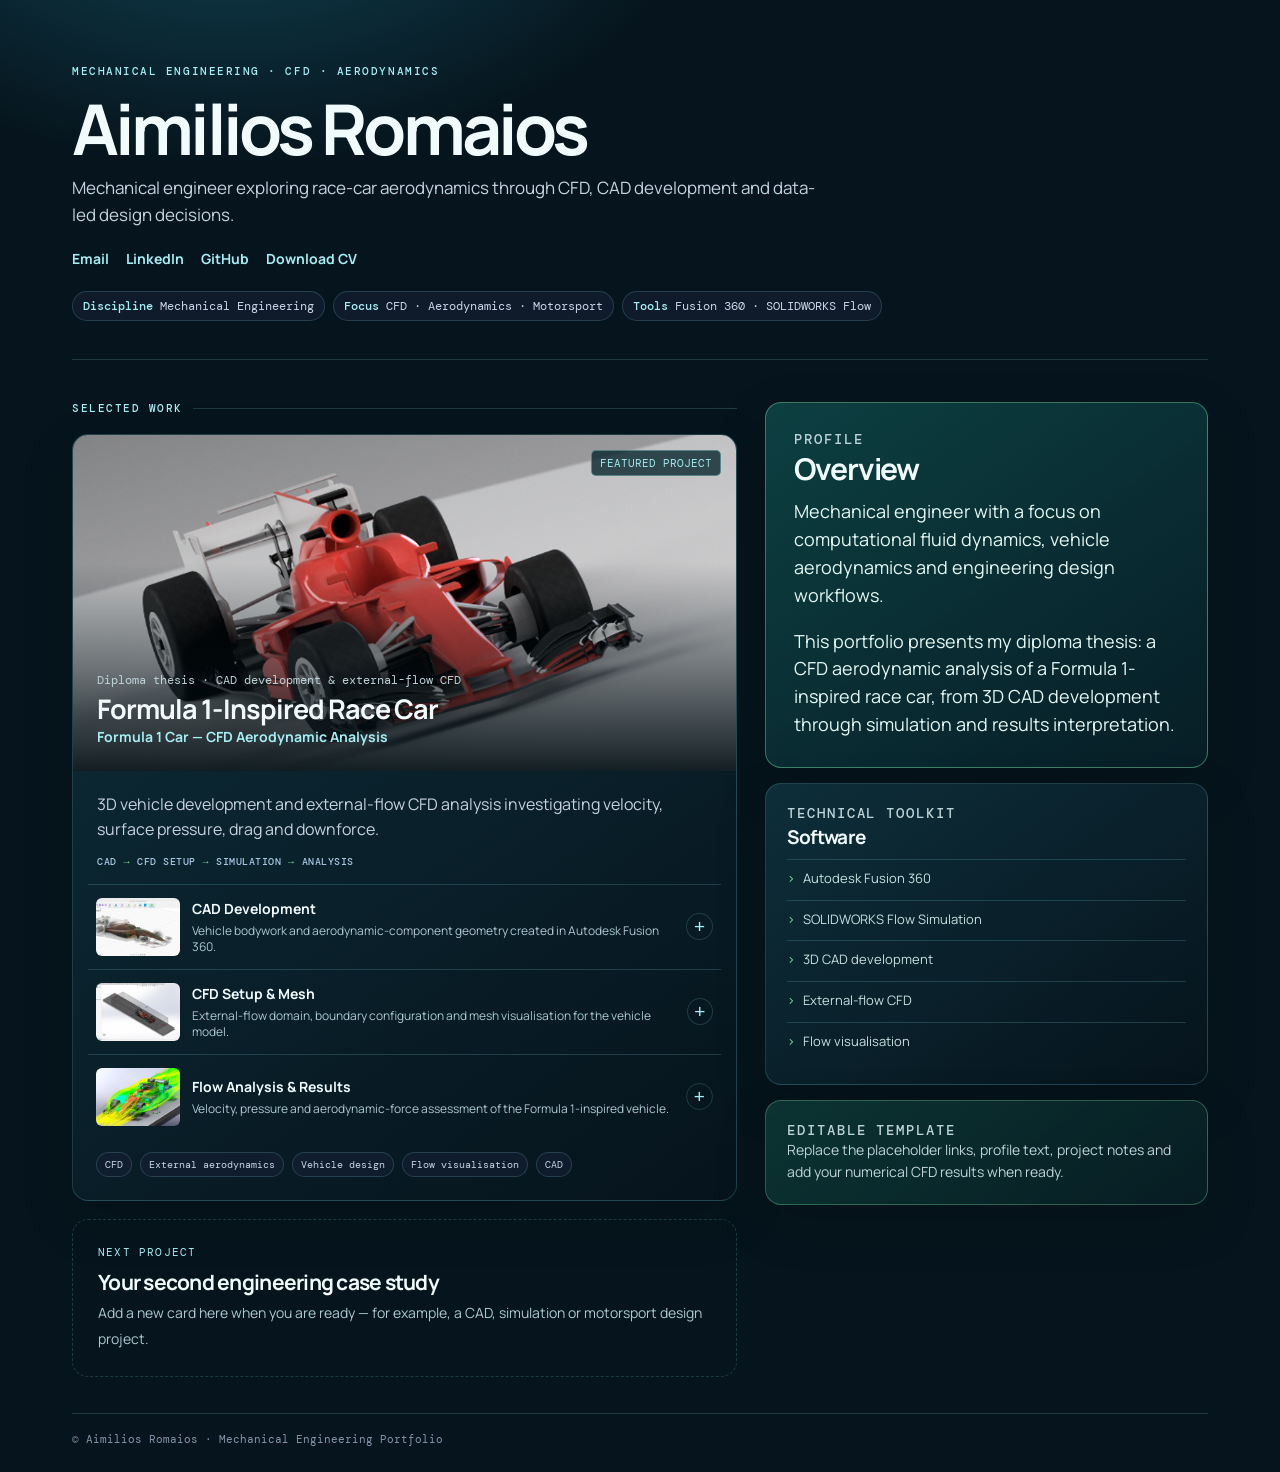
==== index.html @ c26e1b42 "Update index.html" ====
<!doctype html>
<html lang="en">
  <head>
    <meta charset="UTF-8" />
    <meta name="viewport" content="width=device-width, initial-scale=1.0" />
    <meta name="description" content="Aimilios Romaios — Mechanical Engineering, CFD and Aerodynamics portfolio." />
    <title>Aimilios Romaios | CFD & Aerodynamics</title>
    <link rel="preconnect" href="https://fonts.googleapis.com" />
    <link rel="preconnect" href="https://fonts.gstatic.com" crossorigin />
    <link href="https://fonts.googleapis.com/css2?family=DM+Mono:wght@400;500&family=Manrope:wght@400;500;600;700;800&display=swap" rel="stylesheet" />
    <link rel="stylesheet" href="styles.css" />
  </head>
  <body>
    <main class="page-shell">
      <header class="hero" id="top">
        <p class="eyebrow">MECHANICAL ENGINEERING · CFD · AERODYNAMICS</p>
        <h1>Aimilios Romaios</h1>
        <!-- Replace this sentence with your own final personal statement. -->
        <p class="intro">Mechanical engineer exploring race-car aerodynamics through CFD, CAD development and data-led design decisions.</p>
        <div class="contact-links">
          <!-- Replace # with your real links. -->
          <a href="mailto:your-email@example.com">Email</a>
          <a href="#">LinkedIn</a>
          <a href="https://github.com/aimiliosromaios" target="_blank" rel="noreferrer">GitHub</a>
          <a href="#">Download CV</a>
        </div>
        <div class="identity-tags" aria-label="Profile summary">
          <span><b>Discipline</b> Mechanical Engineering</span>
          <span><b>Focus</b> CFD · Aerodynamics · Motorsport</span>
          <span><b>Tools</b> Fusion 360 · SOLIDWORKS Flow</span>
        </div>
      </header>

      <div class="content-grid">
        <section aria-labelledby="projects-title">
          <div class="section-label"><span>Selected work</span><i></i></div>
          <article class="project-card">
            <div class="project-hero">
              <img src="assets/f1-hero.png" alt="Formula 1-inspired race car CAD render" />
              <span class="project-badge">Featured project</span>
              <div class="image-shade"></div>
              <div class="project-title">
                <p>Diploma thesis · CAD development & external-flow CFD</p>
                <h2 id="projects-title">Formula 1-Inspired Race Car</h2>
                <span>Formula 1 Car — CFD Aerodynamic Analysis</span>
              </div>
            </div>

            <div class="project-summary">
              <p>3D vehicle development and external-flow CFD analysis investigating velocity, surface pressure, drag and downforce.</p>
              <div class="workflow" aria-label="Engineering workflow">
                <span>CAD</span><i>→</i><span>CFD setup</span><i>→</i><span>Simulation</span><i>→</i><span>Analysis</span>
              </div>
            </div>

            <div class="accordions">
              <details>
                <summary>
                  <img src="assets/fusion-cad.png" alt="Formula 1-inspired car model in Fusion 360" />
                  <span><b>CAD Development</b><small>Vehicle bodywork and aerodynamic-component geometry created in Autodesk Fusion 360.</small></span>
                </summary>
                <div class="detail-content two-column">
                  <p>A 3D Formula 1-inspired vehicle model was developed as the geometric foundation for the aerodynamic study. The model includes the principal bodywork and aerodynamic components used in the simulation.</p>
                  <ul><li>3D vehicle-geometry development</li><li>Bodywork and aerodynamic components</li><li>Simulation-ready CAD preparation</li></ul>
                </div>
              </details>

              <details>
                <summary>
                  <img src="assets/cfd-domain.png" alt="External-flow CFD computational domain" />
                  <span><b>CFD Setup & Mesh</b><small>External-flow domain, boundary configuration and mesh visualisation for the vehicle model.</small></span>
                </summary>
                <div class="detail-content setup-grid">
                  <figure><img src="assets/cfd-domain.png" alt="Computational domain around vehicle" /><figcaption>External-flow computational domain</figcaption></figure>
                  <figure><img src="assets/mesh.png" alt="Mesh refinement around vehicle" /><figcaption>Mesh visualisation</figcaption></figure>
                  <p>Use this area later to add your actual boundary conditions, mesh strategy, turbulence model, convergence approach and any validation information.</p>
                </div>
              </details>

              <details>
                <summary>
                  <img src="assets/flow-streamlines.png" alt="Airflow streamlines around the vehicle" />
                  <span><b>Flow Analysis & Results</b><small>Velocity, pressure and aerodynamic-force assessment of the Formula 1-inspired vehicle.</small></span>
                </summary>
                <div class="detail-content results-grid">
                  <figure><img src="assets/flow-streamlines.png" alt="Flow streamlines around Formula 1-inspired vehicle" /><figcaption>Flow-field streamlines</figcaption></figure>
                  <figure><img src="assets/surface-results.png" alt="Surface result visualisation of Formula 1-inspired vehicle" /><figcaption>Surface-result visualisation</figcaption></figure>
                  <p>The analysis examines airflow behaviour around the vehicle and links geometry to velocity distribution, surface pressure, drag and downforce generation. Replace this with your specific findings once you have them written.</p>
                </div>
              </details>
            </div>
            <div class="project-tags"><span>CFD</span><span>External aerodynamics</span><span>Vehicle design</span><span>Flow visualisation</span><span>CAD</span></div>
          </article>

          <article class="coming-card">
            <p>Next project</p>
            <h2>Your second engineering case study</h2>
            <span>Add a new card here when you are ready — for example, a CAD, simulation or motorsport design project.</span>
          </article>
        </section>

        <aside class="sidebar">
          <section class="side-card profile-card">
            <p class="mini-label">Profile</p>
            <h2>Overview</h2>
            <p>Mechanical engineer with a focus on computational fluid dynamics, vehicle aerodynamics and engineering design workflows.</p>
            <p class="profile-detail">This portfolio presents my diploma thesis: a CFD aerodynamic analysis of a Formula 1-inspired race car, from 3D CAD development through simulation and results interpretation.</p>
          </section>
          <section class="side-card">
            <p class="mini-label">Technical toolkit</p>
            <h2>Software</h2>
            <ul class="skills"><li>Autodesk Fusion 360</li><li>SOLIDWORKS Flow Simulation</li><li>3D CAD development</li><li>External-flow CFD</li><li>Flow visualisation</li></ul>
          </section>
          <section class="side-card edit-note">
            <p class="mini-label">Editable template</p>
            <p>Replace the placeholder links, profile text, project notes and add your numerical CFD results when ready.</p>
          </section>
        </aside>
      </div>
      <footer>© <span id="year"></span> Aimilios Romaios · Mechanical Engineering Portfolio</footer>
    </main>
    <script src="script.js"></script>
  </body>
</html>
---- styles.css ----
:root { --bg:#06151d; --surface:#0b222c; --surface-2:#10313b; --line:rgba(139,225,235,.18); --text:#f1fbfc; --muted:#acc8d0; --blue:#67d5eb; --blue-soft:#a5edf4; --accent:#80e6a5; }
* { box-sizing:border-box; } html { scroll-behavior:smooth; } body { margin:0; background:radial-gradient(800px 520px at 18% -10%,#124759 0%,transparent 60%),var(--bg); color:var(--text); font-family:Manrope,Arial,sans-serif; line-height:1.6; }
.page-shell { max-width:1220px; padding:58px 42px 26px; margin:auto; } .hero { border-bottom:1px solid var(--line); padding:7px 0 38px; } .eyebrow,.mini-label,.section-label,.workflow { color:var(--blue-soft); font:500 11px/1.2 "DM Mono",monospace; letter-spacing:.14em; text-transform:uppercase; }
h1,h2,p { margin-top:0; } h1 { max-width:680px; margin:15px 0 9px; font-size:clamp(42px,6.2vw,70px); line-height:1.02; letter-spacing:-.055em; } h2 { line-height:1.16; letter-spacing:-.035em; } .intro { max-width:760px; margin-bottom:20px; color:#c8d1df; font-size:17px; }
.contact-links { display:flex; flex-wrap:wrap; gap:17px; margin-bottom:21px; } a { color:var(--blue-soft); text-decoration:none; } a:hover { color:white; } .contact-links a { font-size:14px; font-weight:700; }
.identity-tags,.project-tags { display:flex; flex-wrap:wrap; gap:8px; } .identity-tags span,.project-tags span { border:1px solid var(--line); background:rgba(20,31,52,.65); border-radius:999px; padding:6px 10px; color:#cbd5e6; font:12px "DM Mono",monospace; } .identity-tags b { color:var(--blue-soft); font-weight:500; }
.content-grid { display:grid; grid-template-columns:minmax(0,1.62fr) minmax(300px,1.08fr); gap:28px; padding-top:42px; } .section-label { display:flex; align-items:center; gap:10px; margin:0 0 18px; } .section-label i { height:1px; flex:1; background:var(--line); }
.project-card,.side-card,.coming-card { overflow:hidden; border:1px solid var(--line); border-radius:16px; background:linear-gradient(145deg,rgba(14,48,59,.96),rgba(6,20,28,.96)); box-shadow:0 18px 50px rgba(0,0,0,.18); } .project-hero { position:relative; min-height:336px; overflow:hidden; } .project-hero>img { width:100%; height:336px; object-fit:cover; object-position:center; display:block; transform:scale(1.015); } .image-shade { position:absolute; inset:0; background:linear-gradient(0deg,rgba(3,15,21,.92),rgba(3,15,21,.02) 62%); } .project-badge { position:absolute; top:15px; right:15px; padding:5px 8px; border:1px solid rgba(165,237,244,.38); background:rgba(5,35,43,.78); border-radius:5px; color:var(--blue-soft); font:11px "DM Mono",monospace; text-transform:uppercase; } .project-title { position:absolute; bottom:21px; left:24px; right:24px; } .project-title p { margin-bottom:5px; color:#bdd2d7; font:12px "DM Mono",monospace; } .project-title h2 { margin:0; font-size:27px; } .project-title span { color:var(--blue-soft); font-size:14px; font-weight:700; }
.project-summary { padding:21px 24px 16px; } .project-summary p { margin-bottom:13px; color:#c7d1de; } .workflow { display:flex; gap:7px; flex-wrap:wrap; color:#a9c7e3; font-size:10px; letter-spacing:.05em; } .workflow i { color:var(--accent); font-style:normal; }
.accordions { padding:0 15px 8px; } details { border-top:1px solid var(--line); } summary { padding:13px 8px; display:flex; align-items:center; gap:12px; cursor:pointer; list-style:none; } summary::-webkit-details-marker { display:none; } summary::after { content:"+"; margin-left:auto; width:25px; height:25px; display:grid; place-items:center; color:var(--blue-soft); border:1px solid var(--line); border-radius:50%; font:19px/1 Arial; } details[open] summary::after { content:"−"; } summary>img { width:84px; height:58px; object-fit:cover; border-radius:6px; } summary span { display:grid; gap:2px; } summary b { font-size:14px; } summary small { color:var(--muted); font-size:12px; line-height:1.35; }
.detail-content { margin:0 8px 16px; color:#b9c4d5; font-size:14px; } .detail-content p { margin:0; } .two-column { display:grid; grid-template-columns:1.2fr .8fr; gap:22px; } ul { padding-left:18px; margin:0; } li { margin:3px 0; } .setup-grid,.results-grid { display:grid; grid-template-columns:1fr 1fr; gap:13px; } figure { margin:0; overflow:hidden; border:1px solid var(--line); border-radius:8px; background:#080c15; } figure img { width:100%; display:block; aspect-ratio:1.65; object-fit:cover; } figcaption { padding:7px 9px; color:#90a7c5; font:10px "DM Mono",monospace; } .setup-grid p,.results-grid p { grid-column:1/-1; }
.project-tags { padding:5px 23px 23px; } .project-tags span { font-size:10px; padding:5px 8px; } .sidebar { display:grid; align-content:start; gap:15px; } .side-card { padding:21px; } .side-card h2 { margin:4px 0 11px; font-size:19px; } .side-card p { color:#bdd3d8; font-size:14px; margin-bottom:0; } .profile-card { padding:28px; border-color:rgba(128,230,165,.42); background:linear-gradient(145deg,rgba(13,66,68,.94),rgba(7,30,38,.97)); } .profile-card h2 { font-size:30px; } .profile-card > p:not(.mini-label) { color:#e4f7f2; font-size:18px; line-height:1.55; } .profile-card .profile-detail { margin-top:18px; color:#b1d8d0; font-size:14px; } .skills { list-style:none; padding:0; color:#c6e0e0; font-size:13px; } .skills li { padding:8px 0; border-top:1px solid var(--line); } .skills li::before { content:"›"; margin-right:8px; color:var(--accent); } .edit-note { border-color:rgba(128,230,165,.30); background:linear-gradient(145deg,rgba(16,72,65,.62),rgba(7,29,35,.95)); }
.coming-card { margin-top:18px; padding:25px; border-style:dashed; background:transparent; box-shadow:none; } .coming-card p { color:var(--blue-soft); font:11px "DM Mono",monospace; text-transform:uppercase; letter-spacing:.11em; } .coming-card h2 { font-size:21px; margin-bottom:6px; } .coming-card span { color:var(--muted); font-size:14px; } footer { margin-top:36px; padding-top:18px; border-top:1px solid var(--line); color:#8694aa; font:11px "DM Mono",monospace; }
@media (max-width:830px) { .page-shell { padding:38px 18px 20px; } .content-grid { grid-template-columns:1fr; gap:24px; padding-top:31px; } .sidebar { grid-template-columns:repeat(2,1fr); } .edit-note { grid-column:1/-1; } } @media (max-width:540px) { h1 { font-size:44px; } .project-hero,.project-hero>img { min-height:285px; height:285px; } .project-title { left:17px; bottom:17px; } .project-title h2 { font-size:23px; } .project-summary { padding:18px 17px 14px; } .two-column,.setup-grid,.results-grid { grid-template-columns:1fr; } .sidebar { grid-template-columns:1fr; } .edit-note { grid-column:auto; } summary>img { width:68px; height:53px; } }
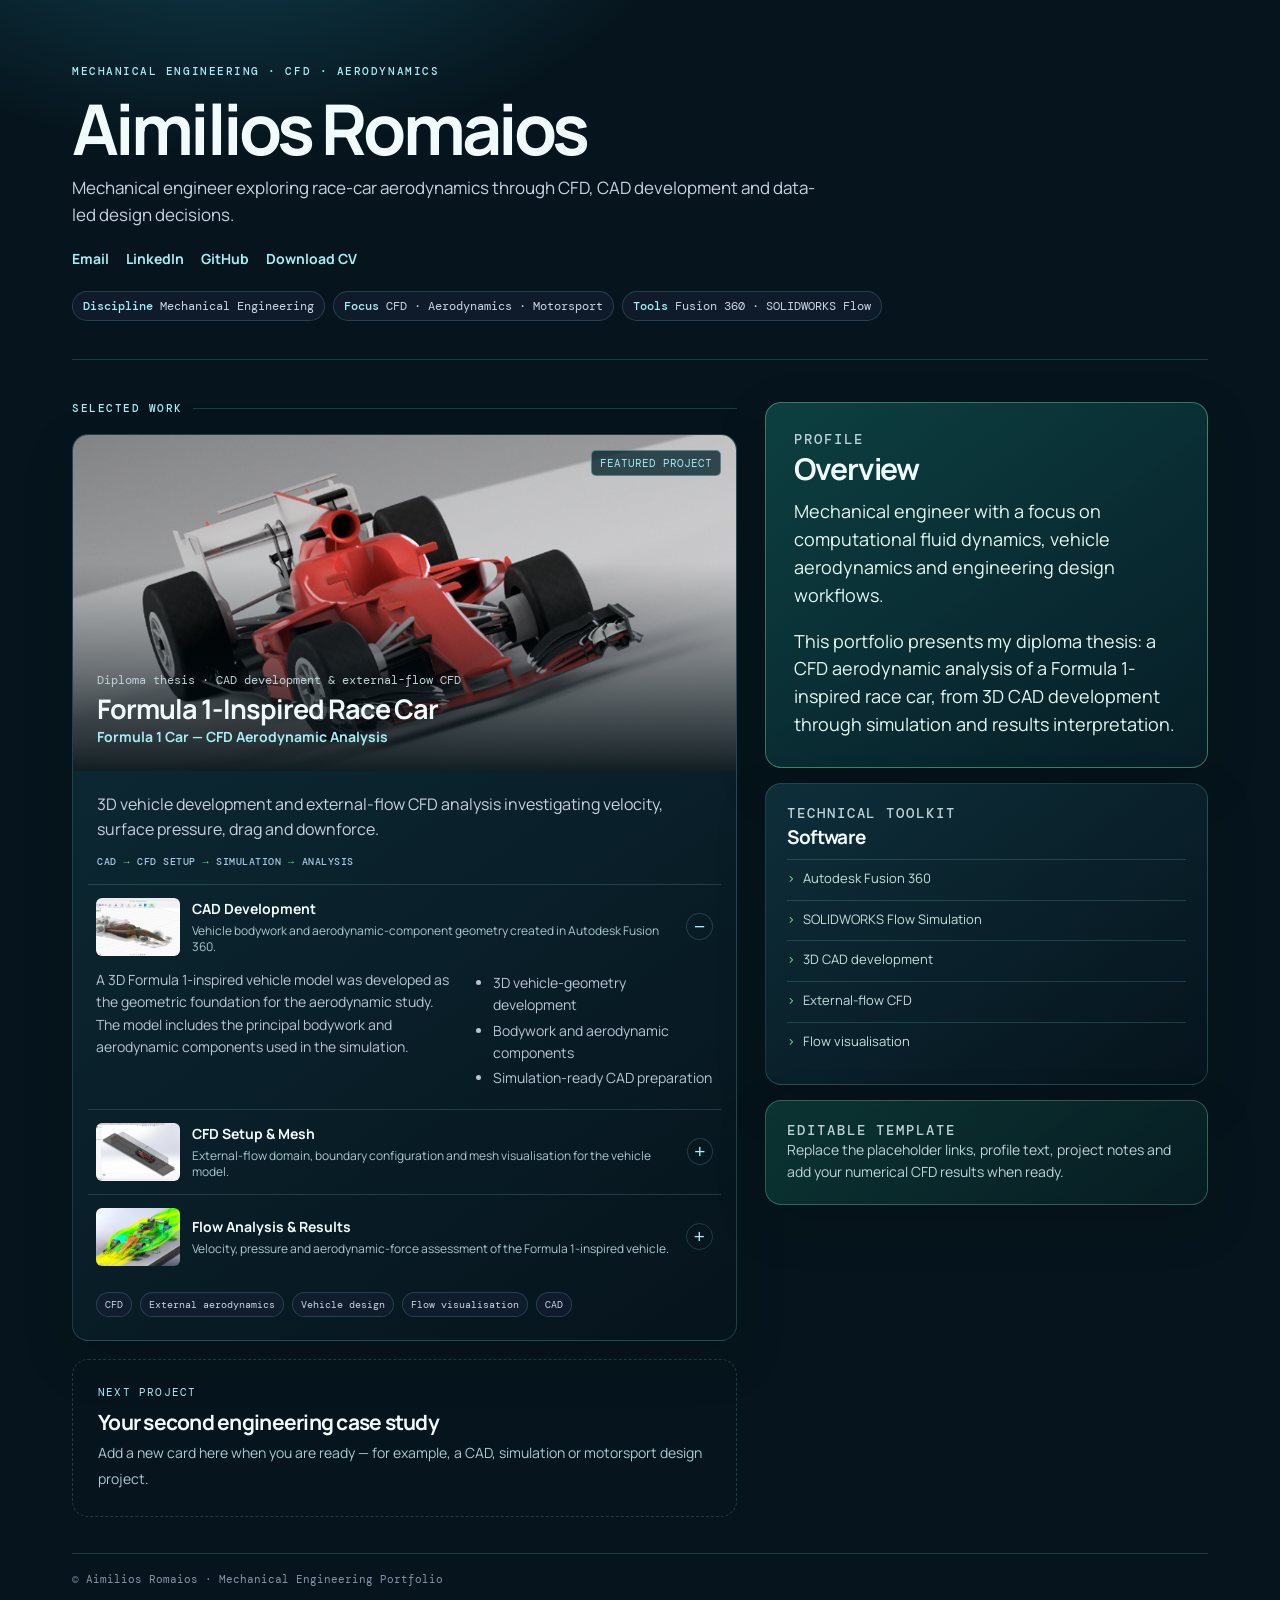
==== commit bc8f24a3: "Add files via upload" ====
--- a/index.html
+++ b/index.html
@@ -54,7 +54,7 @@
             </div>
 
             <div class="accordions">
-              <details>
+              <details open>
                 <summary>
                   <img src="assets/fusion-cad.png" alt="Formula 1-inspired car model in Fusion 360" />
                   <span><b>CAD Development</b><small>Vehicle bodywork and aerodynamic-component geometry created in Autodesk Fusion 360.</small></span>
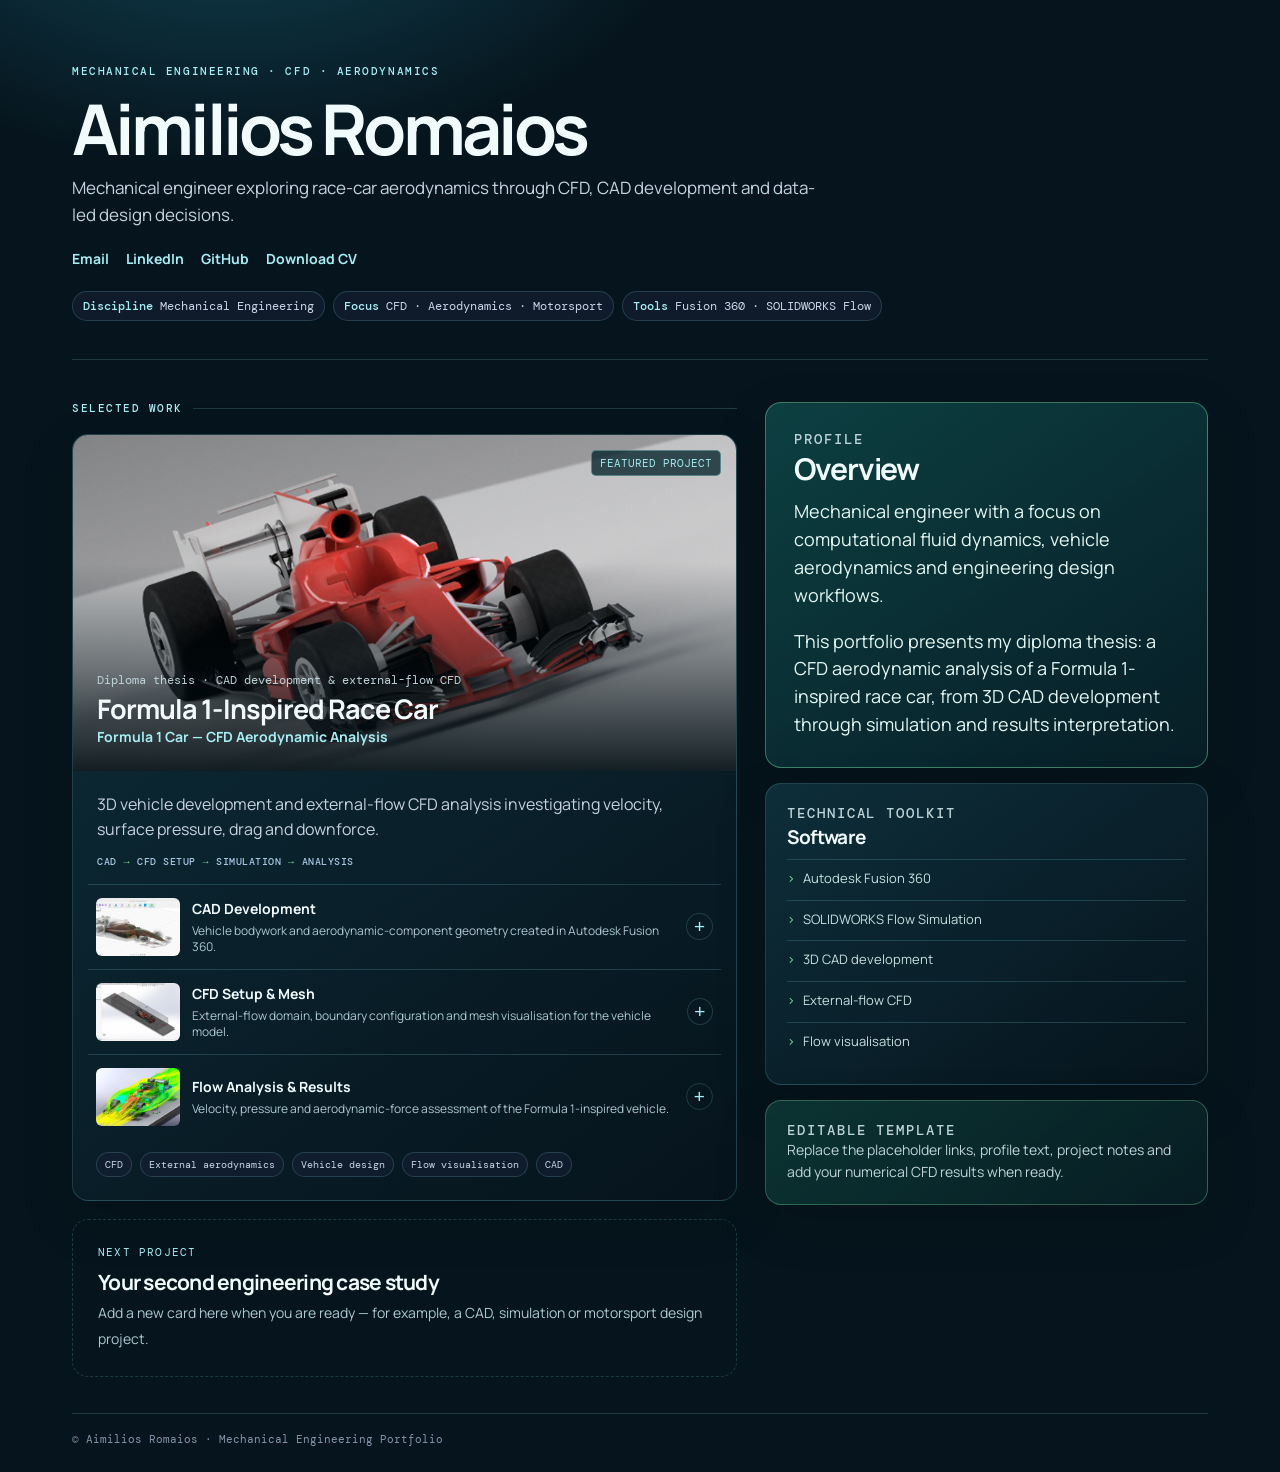
==== commit 5dd35c97: "Update index.html" ====
--- a/index.html
+++ b/index.html
@@ -54,7 +54,7 @@
             </div>
 
             <div class="accordions">
-              <details open>
+              <details>
                 <summary>
                   <img src="assets/fusion-cad.png" alt="Formula 1-inspired car model in Fusion 360" />
                   <span><b>CAD Development</b><small>Vehicle bodywork and aerodynamic-component geometry created in Autodesk Fusion 360.</small></span>
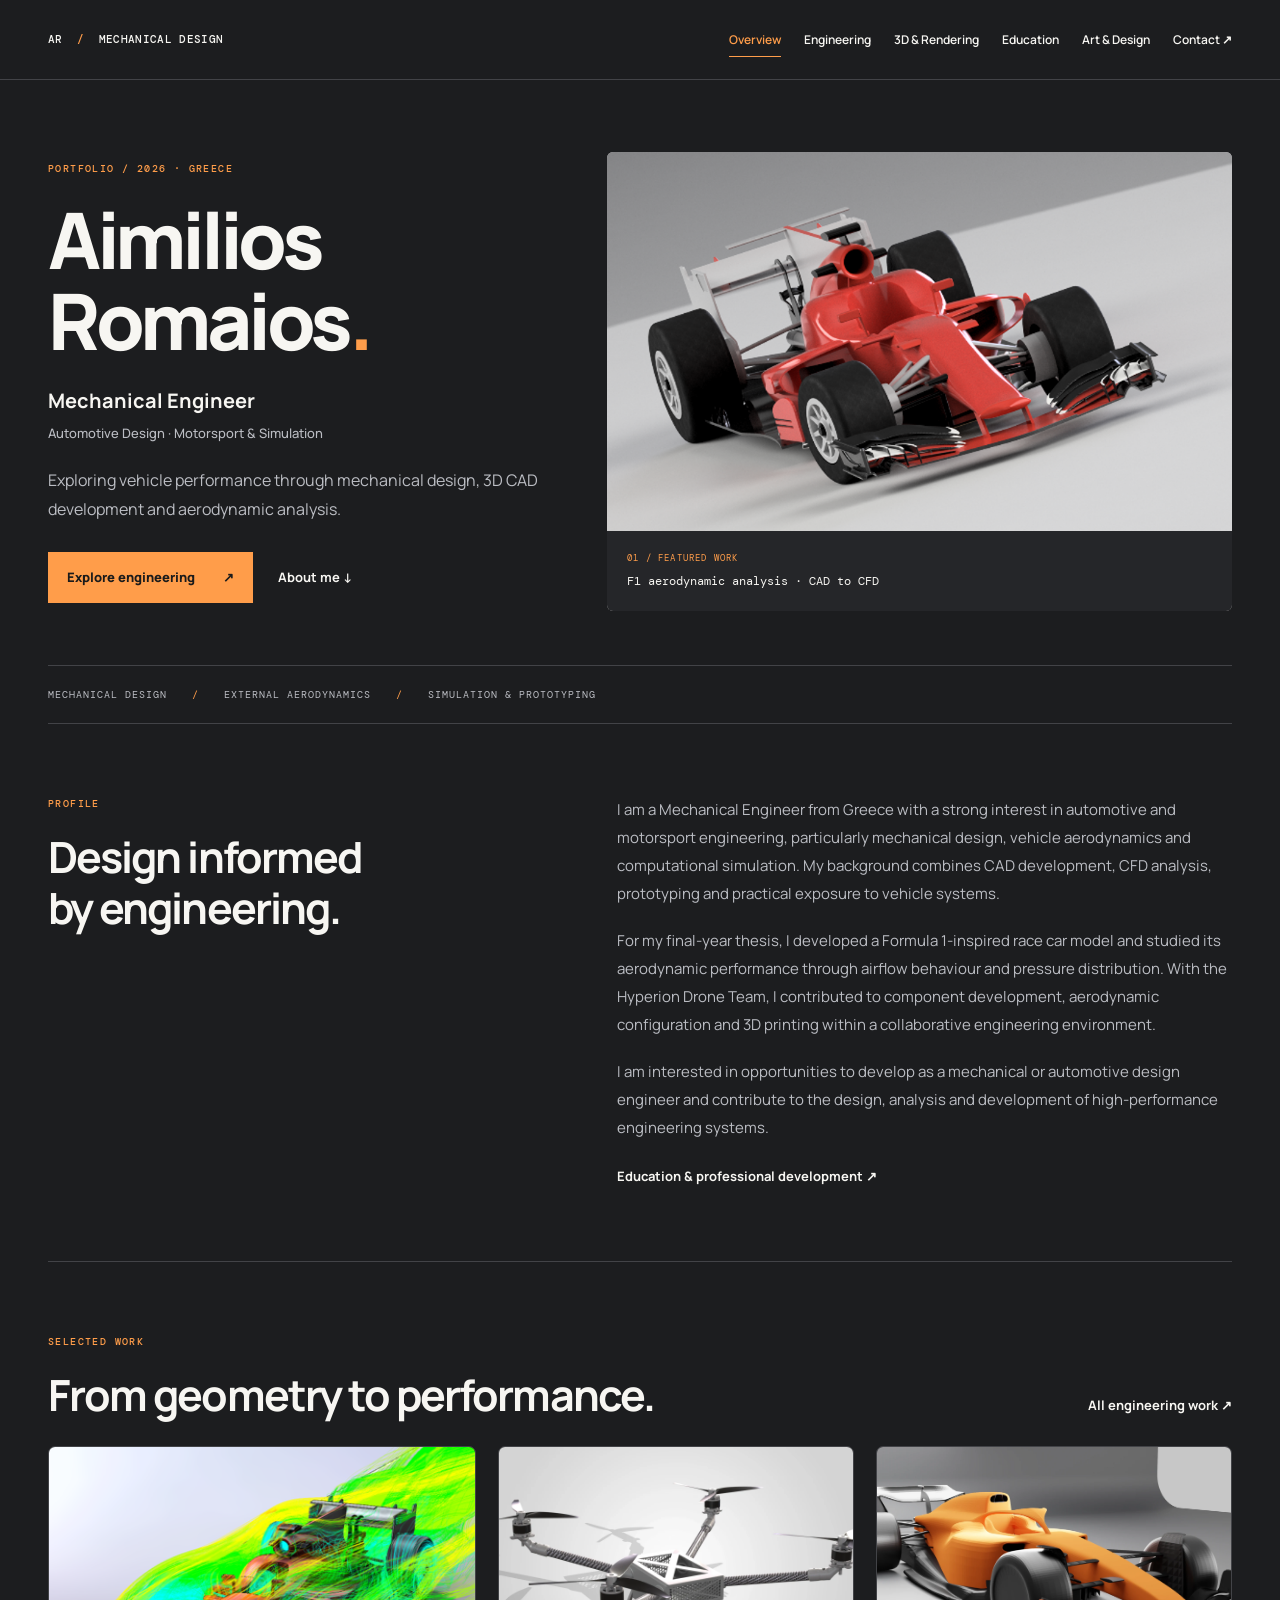
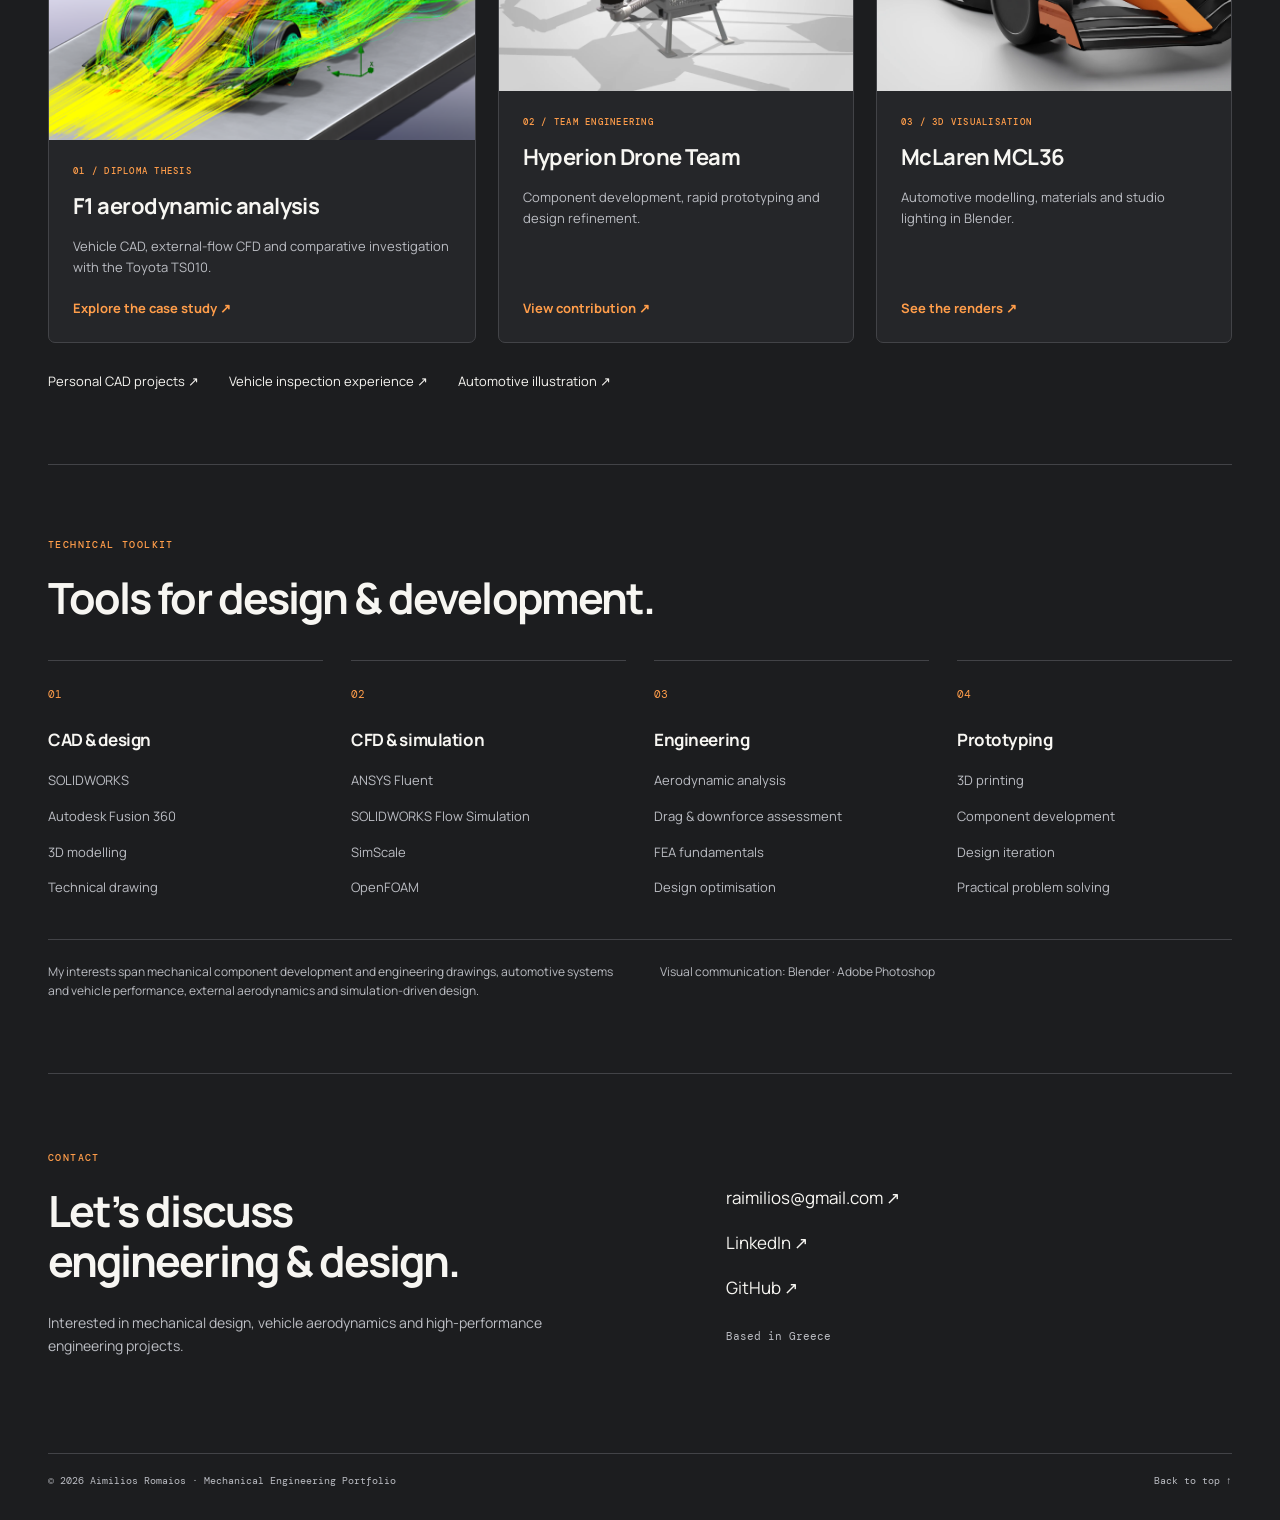
==== commit 5aca4022: "Add files via upload" ====
--- a/index.html
+++ b/index.html
@@ -1,124 +1,65 @@
 <!doctype html>
 <html lang="en">
-  <head>
-    <meta charset="UTF-8" />
-    <meta name="viewport" content="width=device-width, initial-scale=1.0" />
-    <meta name="description" content="Aimilios Romaios — Mechanical Engineering, CFD and Aerodynamics portfolio." />
-    <title>Aimilios Romaios | CFD & Aerodynamics</title>
-    <link rel="preconnect" href="https://fonts.googleapis.com" />
-    <link rel="preconnect" href="https://fonts.gstatic.com" crossorigin />
-    <link href="https://fonts.googleapis.com/css2?family=DM+Mono:wght@400;500&family=Manrope:wght@400;500;600;700;800&display=swap" rel="stylesheet" />
-    <link rel="stylesheet" href="styles.css" />
-  </head>
-  <body>
-    <main class="page-shell">
-      <header class="hero" id="top">
-        <p class="eyebrow">MECHANICAL ENGINEERING · CFD · AERODYNAMICS</p>
-        <h1>Aimilios Romaios</h1>
-        <!-- Replace this sentence with your own final personal statement. -->
-        <p class="intro">Mechanical engineer exploring race-car aerodynamics through CFD, CAD development and data-led design decisions.</p>
-        <div class="contact-links">
-          <!-- Replace # with your real links. -->
-          <a href="mailto:your-email@example.com">Email</a>
-          <a href="#">LinkedIn</a>
-          <a href="https://github.com/aimiliosromaios" target="_blank" rel="noreferrer">GitHub</a>
-          <a href="#">Download CV</a>
-        </div>
-        <div class="identity-tags" aria-label="Profile summary">
-          <span><b>Discipline</b> Mechanical Engineering</span>
-          <span><b>Focus</b> CFD · Aerodynamics · Motorsport</span>
-          <span><b>Tools</b> Fusion 360 · SOLIDWORKS Flow</span>
-        </div>
-      </header>
-
-      <div class="content-grid">
-        <section aria-labelledby="projects-title">
-          <div class="section-label"><span>Selected work</span><i></i></div>
-          <article class="project-card">
-            <div class="project-hero">
-              <img src="assets/f1-hero.png" alt="Formula 1-inspired race car CAD render" />
-              <span class="project-badge">Featured project</span>
-              <div class="image-shade"></div>
-              <div class="project-title">
-                <p>Diploma thesis · CAD development & external-flow CFD</p>
-                <h2 id="projects-title">Formula 1-Inspired Race Car</h2>
-                <span>Formula 1 Car — CFD Aerodynamic Analysis</span>
-              </div>
-            </div>
-
-            <div class="project-summary">
-              <p>3D vehicle development and external-flow CFD analysis investigating velocity, surface pressure, drag and downforce.</p>
-              <div class="workflow" aria-label="Engineering workflow">
-                <span>CAD</span><i>→</i><span>CFD setup</span><i>→</i><span>Simulation</span><i>→</i><span>Analysis</span>
-              </div>
-            </div>
-
-            <div class="accordions">
-              <details>
-                <summary>
-                  <img src="assets/fusion-cad.png" alt="Formula 1-inspired car model in Fusion 360" />
-                  <span><b>CAD Development</b><small>Vehicle bodywork and aerodynamic-component geometry created in Autodesk Fusion 360.</small></span>
-                </summary>
-                <div class="detail-content two-column">
-                  <p>A 3D Formula 1-inspired vehicle model was developed as the geometric foundation for the aerodynamic study. The model includes the principal bodywork and aerodynamic components used in the simulation.</p>
-                  <ul><li>3D vehicle-geometry development</li><li>Bodywork and aerodynamic components</li><li>Simulation-ready CAD preparation</li></ul>
-                </div>
-              </details>
-
-              <details>
-                <summary>
-                  <img src="assets/cfd-domain.png" alt="External-flow CFD computational domain" />
-                  <span><b>CFD Setup & Mesh</b><small>External-flow domain, boundary configuration and mesh visualisation for the vehicle model.</small></span>
-                </summary>
-                <div class="detail-content setup-grid">
-                  <figure><img src="assets/cfd-domain.png" alt="Computational domain around vehicle" /><figcaption>External-flow computational domain</figcaption></figure>
-                  <figure><img src="assets/mesh.png" alt="Mesh refinement around vehicle" /><figcaption>Mesh visualisation</figcaption></figure>
-                  <p>Use this area later to add your actual boundary conditions, mesh strategy, turbulence model, convergence approach and any validation information.</p>
-                </div>
-              </details>
-
-              <details>
-                <summary>
-                  <img src="assets/flow-streamlines.png" alt="Airflow streamlines around the vehicle" />
-                  <span><b>Flow Analysis & Results</b><small>Velocity, pressure and aerodynamic-force assessment of the Formula 1-inspired vehicle.</small></span>
-                </summary>
-                <div class="detail-content results-grid">
-                  <figure><img src="assets/flow-streamlines.png" alt="Flow streamlines around Formula 1-inspired vehicle" /><figcaption>Flow-field streamlines</figcaption></figure>
-                  <figure><img src="assets/surface-results.png" alt="Surface result visualisation of Formula 1-inspired vehicle" /><figcaption>Surface-result visualisation</figcaption></figure>
-                  <p>The analysis examines airflow behaviour around the vehicle and links geometry to velocity distribution, surface pressure, drag and downforce generation. Replace this with your specific findings once you have them written.</p>
-                </div>
-              </details>
-            </div>
-            <div class="project-tags"><span>CFD</span><span>External aerodynamics</span><span>Vehicle design</span><span>Flow visualisation</span><span>CAD</span></div>
-          </article>
-
-          <article class="coming-card">
-            <p>Next project</p>
-            <h2>Your second engineering case study</h2>
-            <span>Add a new card here when you are ready — for example, a CAD, simulation or motorsport design project.</span>
-          </article>
-        </section>
-
-        <aside class="sidebar">
-          <section class="side-card profile-card">
-            <p class="mini-label">Profile</p>
-            <h2>Overview</h2>
-            <p>Mechanical engineer with a focus on computational fluid dynamics, vehicle aerodynamics and engineering design workflows.</p>
-            <p class="profile-detail">This portfolio presents my diploma thesis: a CFD aerodynamic analysis of a Formula 1-inspired race car, from 3D CAD development through simulation and results interpretation.</p>
-          </section>
-          <section class="side-card">
-            <p class="mini-label">Technical toolkit</p>
-            <h2>Software</h2>
-            <ul class="skills"><li>Autodesk Fusion 360</li><li>SOLIDWORKS Flow Simulation</li><li>3D CAD development</li><li>External-flow CFD</li><li>Flow visualisation</li></ul>
-          </section>
-          <section class="side-card edit-note">
-            <p class="mini-label">Editable template</p>
-            <p>Replace the placeholder links, profile text, project notes and add your numerical CFD results when ready.</p>
-          </section>
-        </aside>
+<head>
+  <meta charset="UTF-8" />
+  <meta name="viewport" content="width=device-width, initial-scale=1" />
+  <meta name="description" content="Aimilios Romaios — mechanical engineer in Greece. Explore CAD, CFD, automotive design, UAV development and automotive illustration." />
+  <title>Aimilios Romaios | Mechanical Design Portfolio</title>
+  <link rel="preconnect" href="https://fonts.googleapis.com" />
+  <link rel="preconnect" href="https://fonts.gstatic.com" crossorigin />
+  <link href="https://fonts.googleapis.com/css2?family=DM+Mono:wght@400;500&family=Manrope:wght@400;500;600;700;800&display=swap" rel="stylesheet" />
+  <link rel="stylesheet" href="styles.css" />
+  <script src="script.js" defer></script>
+</head>
+<body>
+  <a class="skip-link" href="#main">Skip to content</a>
+  <header class="site-header">
+    <a class="brand" href="index.html" aria-label="Aimilios Romaios home">AR<span> / </span>MECHANICAL DESIGN</a>
+    <button class="menu-toggle" aria-controls="site-nav" aria-expanded="false" hidden>Menu <span aria-hidden="true">+</span></button>
+    <nav id="site-nav" aria-label="Main navigation">
+      <a href="index.html" aria-current="page">Overview</a><a href="engineering.html">Engineering</a><a href="visualisation.html">3D &amp; Rendering</a><a href="education.html">Education</a><a href="creative.html">Art &amp; Design</a><a href="index.html#contact">Contact ↗</a>
+    </nav>
+  </header>
+  <main id="main" class="page-shell">
+    <section class="home-hero" aria-labelledby="name">
+      <div class="hero-copy">
+        <p class="eyebrow">PORTFOLIO / 2026 · GREECE</p>
+        <h1 id="name">Aimilios<br />Romaios<span class="accent">.</span></h1>
+        <p class="hero-role">Mechanical Engineer<br /><span>Automotive Design · Motorsport &amp; Simulation</span></p>
+        <p class="intro">Exploring vehicle performance through mechanical design, 3D CAD development and aerodynamic analysis.</p>
+        <div class="actions"><a class="button" href="engineering.html">Explore engineering <span aria-hidden="true">↗</span></a><a class="text-link" href="#profile">About me ↓</a></div>
       </div>
-      <footer>© <span id="year"></span> Aimilios Romaios · Mechanical Engineering Portfolio</footer>
-    </main>
-    <script src="script.js"></script>
-  </body>
+      <figure class="hero-visual">
+        <img src="assets/f1-hero.png" alt="Red Formula 1-inspired race car developed in CAD" width="609" height="256" fetchpriority="high" />
+        <figcaption><span>01 / FEATURED WORK</span>F1 aerodynamic analysis · CAD to CFD</figcaption>
+      </figure>
+    </section>
+    <div class="identity-strip"><span>Mechanical design</span><span>External aerodynamics</span><span>Simulation &amp; prototyping</span></div>
+    <section id="profile" class="section-block profile-layout" aria-labelledby="profile-title">
+      <div><p class="eyebrow">PROFILE</p><h2 id="profile-title" class="section-title">Design informed<br />by engineering.</h2></div>
+      <div class="prose"><p>I am a Mechanical Engineer from Greece with a strong interest in automotive and motorsport engineering, particularly mechanical design, vehicle aerodynamics and computational simulation. My background combines CAD development, CFD analysis, prototyping and practical exposure to vehicle systems.</p><p>For my final-year thesis, I developed a Formula 1-inspired race car model and studied its aerodynamic performance through airflow behaviour and pressure distribution. With the Hyperion Drone Team, I contributed to component development, aerodynamic configuration and 3D printing within a collaborative engineering environment.</p><p>I am interested in opportunities to develop as a mechanical or automotive design engineer and contribute to the design, analysis and development of high-performance engineering systems.</p><a class="text-link" href="education.html">Education &amp; professional development ↗</a></div>
+    </section>
+    <section class="section-block" aria-labelledby="selected-title">
+      <div class="section-heading"><div><p class="eyebrow">SELECTED WORK</p><h2 id="selected-title" class="section-title">From geometry to performance.</h2></div><a class="text-link" href="engineering.html">All engineering work ↗</a></div>
+      <div class="work-grid">
+        <a class="work-card work-featured" href="engineering.html#f1"><img src="assets/flow-streamlines.png" alt="Flow streamlines surrounding the Formula 1-inspired car" loading="lazy" /><div><p class="mini-label">01 / DIPLOMA THESIS</p><h3>F1 aerodynamic analysis</h3><p>Vehicle CAD, external-flow CFD and comparative investigation with the Toyota TS010.</p><span class="text-link">Explore the case study ↗</span></div></a>
+        <a class="work-card" href="engineering.html#hyperion"><img src="assets/portfolio/hyperion-cad.webp" alt="Hyperion UAV CAD assembly" loading="lazy" /><div><p class="mini-label">02 / TEAM ENGINEERING</p><h3>Hyperion Drone Team</h3><p>Component development, rapid prototyping and design refinement.</p><span class="text-link">View contribution ↗</span></div></a>
+        <a class="work-card" href="visualisation.html#mcl36"><img src="assets/portfolio/mcl36-front.webp" alt="Papaya-orange McLaren MCL36 Blender render" loading="lazy" /><div><p class="mini-label">03 / 3D VISUALISATION</p><h3>McLaren MCL36</h3><p>Automotive modelling, materials and studio lighting in Blender.</p><span class="text-link">See the renders ↗</span></div></a>
+      </div>
+      <div class="index-links"><a href="engineering.html#personal">Personal CAD projects ↗</a><a href="engineering.html#kteo">Vehicle inspection experience ↗</a><a href="creative.html">Automotive illustration ↗</a></div>
+    </section>
+    <section id="toolkit" class="section-block" aria-labelledby="toolkit-title">
+      <p class="eyebrow">TECHNICAL TOOLKIT</p><h2 id="toolkit-title" class="section-title">Tools for design &amp; development.</h2>
+      <div class="toolkit-grid">
+        <section><span class="tool-number">01</span><h3>CAD &amp; design</h3><ul class="plain-list"><li>SOLIDWORKS</li><li>Autodesk Fusion 360</li><li>3D modelling</li><li>Technical drawing</li></ul></section>
+        <section><span class="tool-number">02</span><h3>CFD &amp; simulation</h3><ul class="plain-list"><li>ANSYS Fluent</li><li>SOLIDWORKS Flow Simulation</li><li>SimScale</li><li>OpenFOAM</li></ul></section>
+        <section><span class="tool-number">03</span><h3>Engineering</h3><ul class="plain-list"><li>Aerodynamic analysis</li><li>Drag &amp; downforce assessment</li><li>FEA fundamentals</li><li>Design optimisation</li></ul></section>
+        <section><span class="tool-number">04</span><h3>Prototyping</h3><ul class="plain-list"><li>3D printing</li><li>Component development</li><li>Design iteration</li><li>Practical problem solving</li></ul></section>
+      </div>
+      <div class="toolkit-note"><p>My interests span mechanical component development and engineering drawings, automotive systems and vehicle performance, external aerodynamics and simulation-driven design.</p><p>Visual communication: Blender · Adobe Photoshop</p></div>
+    </section>
+    <section id="contact" class="contact-section" aria-labelledby="contact-title"><div><p class="eyebrow">CONTACT</p><h2 id="contact-title" class="section-title">Let’s discuss<br />engineering &amp; design.</h2><p>Interested in mechanical design, vehicle aerodynamics and high-performance engineering projects.</p></div><div class="contact-stack"><a href="mailto:raimilios@gmail.com">raimilios@gmail.com ↗</a><a href="https://www.linkedin.com/in/aimilios-romaios-1a919a291/" target="_blank" rel="noreferrer">LinkedIn ↗</a><a href="https://github.com/aimiliosromaios" target="_blank" rel="noreferrer">GitHub ↗</a><span>Based in Greece</span></div></section>
+    <footer><span>© <span id="year">2026</span> Aimilios Romaios · Mechanical Engineering Portfolio</span><a href="#main">Back to top ↑</a></footer>
+  </main>
+</body>
 </html>
--- a/styles.css
+++ b/styles.css
@@ -1,14 +1,247 @@
-:root { --bg:#06151d; --surface:#0b222c; --surface-2:#10313b; --line:rgba(139,225,235,.18); --text:#f1fbfc; --muted:#acc8d0; --blue:#67d5eb; --blue-soft:#a5edf4; --accent:#80e6a5; }
-* { box-sizing:border-box; } html { scroll-behavior:smooth; } body { margin:0; background:radial-gradient(800px 520px at 18% -10%,#124759 0%,transparent 60%),var(--bg); color:var(--text); font-family:Manrope,Arial,sans-serif; line-height:1.6; }
-.page-shell { max-width:1220px; padding:58px 42px 26px; margin:auto; } .hero { border-bottom:1px solid var(--line); padding:7px 0 38px; } .eyebrow,.mini-label,.section-label,.workflow { color:var(--blue-soft); font:500 11px/1.2 "DM Mono",monospace; letter-spacing:.14em; text-transform:uppercase; }
-h1,h2,p { margin-top:0; } h1 { max-width:680px; margin:15px 0 9px; font-size:clamp(42px,6.2vw,70px); line-height:1.02; letter-spacing:-.055em; } h2 { line-height:1.16; letter-spacing:-.035em; } .intro { max-width:760px; margin-bottom:20px; color:#c8d1df; font-size:17px; }
-.contact-links { display:flex; flex-wrap:wrap; gap:17px; margin-bottom:21px; } a { color:var(--blue-soft); text-decoration:none; } a:hover { color:white; } .contact-links a { font-size:14px; font-weight:700; }
-.identity-tags,.project-tags { display:flex; flex-wrap:wrap; gap:8px; } .identity-tags span,.project-tags span { border:1px solid var(--line); background:rgba(20,31,52,.65); border-radius:999px; padding:6px 10px; color:#cbd5e6; font:12px "DM Mono",monospace; } .identity-tags b { color:var(--blue-soft); font-weight:500; }
-.content-grid { display:grid; grid-template-columns:minmax(0,1.62fr) minmax(300px,1.08fr); gap:28px; padding-top:42px; } .section-label { display:flex; align-items:center; gap:10px; margin:0 0 18px; } .section-label i { height:1px; flex:1; background:var(--line); }
-.project-card,.side-card,.coming-card { overflow:hidden; border:1px solid var(--line); border-radius:16px; background:linear-gradient(145deg,rgba(14,48,59,.96),rgba(6,20,28,.96)); box-shadow:0 18px 50px rgba(0,0,0,.18); } .project-hero { position:relative; min-height:336px; overflow:hidden; } .project-hero>img { width:100%; height:336px; object-fit:cover; object-position:center; display:block; transform:scale(1.015); } .image-shade { position:absolute; inset:0; background:linear-gradient(0deg,rgba(3,15,21,.92),rgba(3,15,21,.02) 62%); } .project-badge { position:absolute; top:15px; right:15px; padding:5px 8px; border:1px solid rgba(165,237,244,.38); background:rgba(5,35,43,.78); border-radius:5px; color:var(--blue-soft); font:11px "DM Mono",monospace; text-transform:uppercase; } .project-title { position:absolute; bottom:21px; left:24px; right:24px; } .project-title p { margin-bottom:5px; color:#bdd2d7; font:12px "DM Mono",monospace; } .project-title h2 { margin:0; font-size:27px; } .project-title span { color:var(--blue-soft); font-size:14px; font-weight:700; }
-.project-summary { padding:21px 24px 16px; } .project-summary p { margin-bottom:13px; color:#c7d1de; } .workflow { display:flex; gap:7px; flex-wrap:wrap; color:#a9c7e3; font-size:10px; letter-spacing:.05em; } .workflow i { color:var(--accent); font-style:normal; }
-.accordions { padding:0 15px 8px; } details { border-top:1px solid var(--line); } summary { padding:13px 8px; display:flex; align-items:center; gap:12px; cursor:pointer; list-style:none; } summary::-webkit-details-marker { display:none; } summary::after { content:"+"; margin-left:auto; width:25px; height:25px; display:grid; place-items:center; color:var(--blue-soft); border:1px solid var(--line); border-radius:50%; font:19px/1 Arial; } details[open] summary::after { content:"−"; } summary>img { width:84px; height:58px; object-fit:cover; border-radius:6px; } summary span { display:grid; gap:2px; } summary b { font-size:14px; } summary small { color:var(--muted); font-size:12px; line-height:1.35; }
-.detail-content { margin:0 8px 16px; color:#b9c4d5; font-size:14px; } .detail-content p { margin:0; } .two-column { display:grid; grid-template-columns:1.2fr .8fr; gap:22px; } ul { padding-left:18px; margin:0; } li { margin:3px 0; } .setup-grid,.results-grid { display:grid; grid-template-columns:1fr 1fr; gap:13px; } figure { margin:0; overflow:hidden; border:1px solid var(--line); border-radius:8px; background:#080c15; } figure img { width:100%; display:block; aspect-ratio:1.65; object-fit:cover; } figcaption { padding:7px 9px; color:#90a7c5; font:10px "DM Mono",monospace; } .setup-grid p,.results-grid p { grid-column:1/-1; }
-.project-tags { padding:5px 23px 23px; } .project-tags span { font-size:10px; padding:5px 8px; } .sidebar { display:grid; align-content:start; gap:15px; } .side-card { padding:21px; } .side-card h2 { margin:4px 0 11px; font-size:19px; } .side-card p { color:#bdd3d8; font-size:14px; margin-bottom:0; } .profile-card { padding:28px; border-color:rgba(128,230,165,.42); background:linear-gradient(145deg,rgba(13,66,68,.94),rgba(7,30,38,.97)); } .profile-card h2 { font-size:30px; } .profile-card > p:not(.mini-label) { color:#e4f7f2; font-size:18px; line-height:1.55; } .profile-card .profile-detail { margin-top:18px; color:#b1d8d0; font-size:14px; } .skills { list-style:none; padding:0; color:#c6e0e0; font-size:13px; } .skills li { padding:8px 0; border-top:1px solid var(--line); } .skills li::before { content:"›"; margin-right:8px; color:var(--accent); } .edit-note { border-color:rgba(128,230,165,.30); background:linear-gradient(145deg,rgba(16,72,65,.62),rgba(7,29,35,.95)); }
-.coming-card { margin-top:18px; padding:25px; border-style:dashed; background:transparent; box-shadow:none; } .coming-card p { color:var(--blue-soft); font:11px "DM Mono",monospace; text-transform:uppercase; letter-spacing:.11em; } .coming-card h2 { font-size:21px; margin-bottom:6px; } .coming-card span { color:var(--muted); font-size:14px; } footer { margin-top:36px; padding-top:18px; border-top:1px solid var(--line); color:#8694aa; font:11px "DM Mono",monospace; }
-@media (max-width:830px) { .page-shell { padding:38px 18px 20px; } .content-grid { grid-template-columns:1fr; gap:24px; padding-top:31px; } .sidebar { grid-template-columns:repeat(2,1fr); } .edit-note { grid-column:1/-1; } } @media (max-width:540px) { h1 { font-size:44px; } .project-hero,.project-hero>img { min-height:285px; height:285px; } .project-title { left:17px; bottom:17px; } .project-title h2 { font-size:23px; } .project-summary { padding:18px 17px 14px; } .two-column,.setup-grid,.results-grid { grid-template-columns:1fr; } .sidebar { grid-template-columns:1fr; } .edit-note { grid-column:auto; } summary>img { width:68px; height:53px; } }
+:root { --bg:#1c1d1f; --surface:#252629; --surface-2:#303135; --line:#424347; --text:#f7f6f2; --muted:#bbbdc3; --blue:#ff9d4a; --blue-soft:#ffad68; --accent:#ff9d4a; }
+* { box-sizing:border-box; } html { scroll-behavior:smooth; } body { margin:0; background:radial-gradient(800px 520px at 18% -10%,#124759 0%,transparent 60%),var(--bg); color:var(--text); font-family:Manrope,Arial,sans-serif; line-height:1.6; }
+.page-shell { max-width:1220px; padding:58px 42px 26px; margin:auto; } .hero { border-bottom:1px solid var(--line); padding:7px 0 38px; } .eyebrow,.mini-label,.section-label,.workflow { color:var(--blue-soft); font:500 11px/1.2 "DM Mono",monospace; letter-spacing:.14em; text-transform:uppercase; }
+h1,h2,p { margin-top:0; } h1 { max-width:680px; margin:15px 0 9px; font-size:clamp(42px,6.2vw,70px); line-height:1.02; letter-spacing:-.055em; } h2 { line-height:1.16; letter-spacing:-.035em; } .intro { max-width:760px; margin-bottom:20px; color:#c8d1df; font-size:17px; }
+.contact-links { display:flex; flex-wrap:wrap; gap:17px; margin-bottom:21px; } a { color:var(--blue-soft); text-decoration:none; } a:hover { color:white; } .contact-links a { font-size:14px; font-weight:700; }
+.identity-tags,.project-tags { display:flex; flex-wrap:wrap; gap:8px; } .identity-tags span,.project-tags span { border:1px solid var(--line); background:rgba(20,31,52,.65); border-radius:999px; padding:6px 10px; color:#cbd5e6; font:12px "DM Mono",monospace; } .identity-tags b { color:var(--blue-soft); font-weight:500; }
+.content-grid { display:grid; grid-template-columns:minmax(0,1.62fr) minmax(300px,1.08fr); gap:28px; padding-top:42px; } .section-label { display:flex; align-items:center; gap:10px; margin:0 0 18px; } .section-label i { height:1px; flex:1; background:var(--line); }
+.project-card,.side-card,.coming-card { overflow:hidden; border:1px solid var(--line); border-radius:16px; background:linear-gradient(145deg,rgba(14,48,59,.96),rgba(6,20,28,.96)); box-shadow:0 18px 50px rgba(0,0,0,.18); } .project-hero { position:relative; min-height:336px; overflow:hidden; } .project-hero>img { width:100%; height:336px; object-fit:cover; object-position:center; display:block; transform:scale(1.015); } .image-shade { position:absolute; inset:0; background:linear-gradient(0deg,rgba(3,15,21,.92),rgba(3,15,21,.02) 62%); } .project-badge { position:absolute; top:15px; right:15px; padding:5px 8px; border:1px solid rgba(165,237,244,.38); background:rgba(5,35,43,.78); border-radius:5px; color:var(--blue-soft); font:11px "DM Mono",monospace; text-transform:uppercase; } .project-title { position:absolute; bottom:21px; left:24px; right:24px; } .project-title p { margin-bottom:5px; color:#bdd2d7; font:12px "DM Mono",monospace; } .project-title h2 { margin:0; font-size:27px; } .project-title span { color:var(--blue-soft); font-size:14px; font-weight:700; }
+.project-summary { padding:21px 24px 16px; } .project-summary p { margin-bottom:13px; color:#c7d1de; } .workflow { display:flex; gap:7px; flex-wrap:wrap; color:#a9c7e3; font-size:10px; letter-spacing:.05em; } .workflow i { color:var(--accent); font-style:normal; }
+.accordions { padding:0 15px 8px; } details { border-top:1px solid var(--line); } summary { padding:13px 8px; display:flex; align-items:center; gap:12px; cursor:pointer; list-style:none; } summary::-webkit-details-marker { display:none; } summary::after { content:"+"; margin-left:auto; width:25px; height:25px; display:grid; place-items:center; color:var(--blue-soft); border:1px solid var(--line); border-radius:50%; font:19px/1 Arial; } details[open] summary::after { content:"−"; } summary>img { width:84px; height:58px; object-fit:cover; border-radius:6px; } summary span { display:grid; gap:2px; } summary b { font-size:14px; } summary small { color:var(--muted); font-size:12px; line-height:1.35; }
+.detail-content { margin:0 8px 16px; color:#b9c4d5; font-size:14px; } .detail-content p { margin:0; } .two-column { display:grid; grid-template-columns:1.2fr .8fr; gap:22px; } ul { padding-left:18px; margin:0; } li { margin:3px 0; } .setup-grid,.results-grid { display:grid; grid-template-columns:1fr 1fr; gap:13px; } figure { margin:0; overflow:hidden; border:1px solid var(--line); border-radius:8px; background:#080c15; } figure img { width:100%; display:block; aspect-ratio:1.65; object-fit:cover; } figcaption { padding:7px 9px; color:#90a7c5; font:10px "DM Mono",monospace; } .setup-grid p,.results-grid p { grid-column:1/-1; }
+.project-tags { padding:5px 23px 23px; } .project-tags span { font-size:10px; padding:5px 8px; } .sidebar { display:grid; align-content:start; gap:15px; } .side-card { padding:21px; } .side-card h2 { margin:4px 0 11px; font-size:19px; } .side-card p { color:#bdd3d8; font-size:14px; margin-bottom:0; } .profile-card { padding:28px; border-color:rgba(128,230,165,.42); background:linear-gradient(145deg,rgba(13,66,68,.94),rgba(7,30,38,.97)); } .profile-card h2 { font-size:30px; } .profile-card > p:not(.mini-label) { color:#e4f7f2; font-size:18px; line-height:1.55; } .profile-card .profile-detail { margin-top:18px; color:#b1d8d0; font-size:14px; } .skills { list-style:none; padding:0; color:#c6e0e0; font-size:13px; } .skills li { padding:8px 0; border-top:1px solid var(--line); } .skills li::before { content:"›"; margin-right:8px; color:var(--accent); } .edit-note { border-color:rgba(128,230,165,.30); background:linear-gradient(145deg,rgba(16,72,65,.62),rgba(7,29,35,.95)); }
+.coming-card { margin-top:18px; padding:25px; border-style:dashed; background:transparent; box-shadow:none; } .coming-card p { color:var(--blue-soft); font:11px "DM Mono",monospace; text-transform:uppercase; letter-spacing:.11em; } .coming-card h2 { font-size:21px; margin-bottom:6px; } .coming-card span { color:var(--muted); font-size:14px; } footer { margin-top:36px; padding-top:18px; border-top:1px solid var(--line); color:#8694aa; font:11px "DM Mono",monospace; }
+@media (max-width:830px) { .page-shell { padding:38px 18px 20px; } .content-grid { grid-template-columns:1fr; gap:24px; padding-top:31px; } .sidebar { grid-template-columns:repeat(2,1fr); } .edit-note { grid-column:1/-1; } } @media (max-width:540px) { h1 { font-size:44px; } .project-hero,.project-hero>img { min-height:285px; height:285px; } .project-title { left:17px; bottom:17px; } .project-title h2 { font-size:23px; } .project-summary { padding:18px 17px 14px; } .two-column,.setup-grid,.results-grid { grid-template-columns:1fr; } .sidebar { grid-template-columns:1fr; } .edit-note { grid-column:auto; } summary>img { width:68px; height:53px; } }
+
+/* Portfolio expansion: the original F1 case-study components are retained above. */
+body { background:var(--bg); color:var(--text); }
+img { max-width:100%; }
+a { color:inherit; text-underline-offset:.25em; }
+a:hover { color:var(--accent); }
+a:focus-visible,button:focus-visible,summary:focus-visible { outline:3px solid var(--accent); outline-offset:5px; }
+button { font:inherit; }
+[hidden] { display:none !important; }
+h1 { max-width:100%; font-size:clamp(44px,6.2vw,78px); font-weight:800; letter-spacing:-.055em; line-height:1.05; }
+h3 { font-size:20px; line-height:1.35; letter-spacing:-.025em; margin:0 0 14px; }
+p { margin:0 0 20px; }
+li { margin:7px 0; }
+section[id] { scroll-margin-top:110px; }
+.accent { color:var(--accent); }
+.muted { color:var(--muted); }
+.page-shell { max-width:1280px; padding:48px 48px 30px; }
+.skip-link { position:fixed; left:16px; top:-90px; z-index:100; padding:12px 20px; background:var(--accent); color:#161616; }
+.skip-link:focus { top:14px; }
+.site-header { position:sticky; top:0; z-index:20; display:flex; align-items:center; justify-content:space-between; gap:24px; min-height:80px; padding:18px max(32px,calc((100vw - 1184px)/2)); background:var(--bg); border-bottom:1px solid var(--line); }
+.brand { white-space:nowrap; font:500 11px/1.4 'DM Mono',monospace; letter-spacing:.03em; }
+.brand span { color:var(--accent); margin:0 7px; }
+.site-header nav { display:flex; gap:23px; align-items:center; }
+.site-header nav a { padding:7px 0; font-size:12px; font-weight:600; white-space:nowrap; }
+.site-header nav a[aria-current] { color:var(--accent); box-shadow:0 1px 0 var(--accent); }
+.menu-toggle { display:none; background:none; color:var(--text); border:1px solid var(--line); padding:9px 12px; font-size:13px; }
+.menu-toggle span { margin-left:18px; color:var(--accent); }
+.eyebrow,.mini-label { color:var(--accent); font-size:10px; line-height:1.6; letter-spacing:.14em; }
+.home-hero { display:grid; grid-template-columns:.9fr 1.1fr; gap:48px; align-items:center; padding:24px 0 54px; }
+.hero-copy h1 { margin:22px 0 24px; }
+.hero-role { font-size:20px; font-weight:700; line-height:1.5; }
+.hero-role span { color:var(--muted); font-size:13px; font-weight:500; }
+.intro { color:var(--muted); font-size:16px; line-height:1.8; max-width:660px; }
+.actions { display:flex; align-items:center; flex-wrap:wrap; gap:25px; margin-top:28px; }
+.button { display:inline-flex; justify-content:space-between; gap:28px; padding:14px 18px; background:var(--accent); color:#1b1b1b; font-size:13px; font-weight:800; border:1px solid transparent; }
+.button:hover { background:#ffb978; color:#1b1b1b; }
+.text-link { font-size:13px; font-weight:700; }
+.hero-visual { background:#b7b7b7; border:none; border-radius:6px; }
+.hero-visual img { display:block; width:100%; height:auto; min-height:330px; object-fit:cover; }
+.hero-visual figcaption { display:grid; gap:7px; background:var(--surface); color:var(--text); padding:20px; font:12px/1.6 'DM Mono',monospace; }
+.hero-visual figcaption span { color:var(--accent); font-size:9px; letter-spacing:.13em; }
+.identity-strip { display:flex; gap:25px; flex-wrap:wrap; padding:21px 0; border-block:1px solid var(--line); color:var(--muted); font:10px/1.5 'DM Mono',monospace; text-transform:uppercase; letter-spacing:.1em; }
+.identity-strip span+span::before { content:'/'; margin-right:25px; color:var(--accent); }
+.section-block { padding:72px 0; border-bottom:1px solid var(--line); }
+.section-title { font-size:clamp(28px,3.7vw,43px); line-height:1.17; font-weight:700; letter-spacing:-.045em; margin:0 0 26px; }
+.profile-layout { display:grid; grid-template-columns:.9fr 1.1fr; gap:65px; }
+.prose { color:var(--muted); font-size:15px; line-height:1.85; }
+.prose h3 { color:var(--text); margin-top:28px; }
+.prose h3:first-child { margin-top:0; }
+.prose .section-title { color:var(--text); }
+.prose .text-link { color:var(--text); }
+.section-heading { display:flex; gap:25px; align-items:end; justify-content:space-between; margin-bottom:25px; }
+.section-heading .section-title { margin-bottom:0; }
+.section-heading>.text-link { white-space:nowrap; margin-bottom:5px; }
+.section-intro { color:var(--muted); font-size:17px; max-width:780px; margin-bottom:34px; }
+.work-grid { display:grid; grid-template-columns:1.2fr 1fr 1fr; gap:22px; }
+.work-card { background:var(--surface); border:1px solid var(--line); border-radius:7px; overflow:hidden; display:flex; flex-direction:column; transition:border-color .2s; }
+.work-card:hover { border-color:var(--accent); color:var(--text); }
+.work-card>img { width:100%; aspect-ratio:1.45; object-fit:cover; }
+.work-card>div { padding:24px; display:flex; flex:1; flex-direction:column; }
+.work-card .mini-label { font-size:9px; margin-bottom:14px; }
+.work-card h3 { font-size:22px; }
+.work-card p:not(.mini-label) { color:var(--muted); font-size:13px; }
+.work-card .text-link { margin-top:auto; color:var(--accent); }
+.index-links { display:flex; flex-wrap:wrap; gap:14px 30px; margin-top:28px; font-size:13px; }
+.toolkit-grid { display:grid; grid-template-columns:repeat(4,1fr); gap:28px; margin-top:36px; }
+.toolkit-grid>section { border-top:1px solid var(--line); padding-top:19px; }
+.tool-number { color:var(--accent); font:11px 'DM Mono',monospace; }
+.toolkit-grid h3 { margin-top:24px; font-size:17px; }
+.plain-list { list-style:none; padding:0; color:var(--muted); font-size:13px; }
+.plain-list li { padding:4px 0; }
+.toolkit-note { display:flex; gap:40px; border-top:1px solid var(--line); margin-top:30px; padding-top:22px; color:var(--muted); font-size:12px; }
+.toolkit-note p { flex:1; margin-bottom:0; }
+.contact-section { display:grid; grid-template-columns:1.2fr 1fr; gap:70px; padding:76px 0 40px; }
+.contact-section p:not(.eyebrow) { max-width:500px; color:var(--muted); font-size:14px; }
+.contact-stack { display:flex; flex-direction:column; justify-content:center; align-items:start; gap:18px; font-size:17px; }
+.contact-stack span { font:11px 'DM Mono',monospace; color:var(--muted); margin-top:10px; }
+footer { color:var(--muted); font-size:10px; line-height:1.8; display:flex; justify-content:space-between; gap:20px; flex-wrap:wrap; }
+.hero { padding:24px 0 38px; }
+.hero .intro { margin-top:22px; }
+.section-nav { display:flex; flex-wrap:wrap; gap:10px 25px; margin:28px 0; }
+.section-nav a { font:11px/1.7 'DM Mono',monospace; color:var(--muted); padding:7px 0; }
+.section-nav a:hover { color:var(--accent); }
+.identity-tags span,.project-tags span { background:var(--surface); color:var(--muted); border-radius:4px; font-size:10px; line-height:1.6; }
+.project-card,.side-card { background:var(--surface); box-shadow:none; border-radius:8px; }
+.profile-card { border-color:var(--line); background:var(--surface); }
+.profile-card>p:not(.mini-label),.side-card p,.profile-card .profile-detail { color:var(--muted); }
+.side-card .mini-label { color:var(--accent); }
+.profile-card>p:not(.mini-label) { font-size:15px; }
+.profile-card .profile-detail { font-size:13px; }
+.content-grid { grid-template-columns:minmax(0,1.8fr) minmax(250px,1fr); }
+.project-title p { color:#e2e2e2; }
+.project-title h2 { color:white; }
+.project-title span { color:#ffb77b; }
+.project-title { left:24px; right:24px; }
+.project-badge { background:#252629; color:var(--accent); border-color:var(--line); }
+.image-shade { background:linear-gradient(0deg,rgba(18,18,19,.95),rgba(18,18,19,.1) 72%); }
+.project-summary p,.detail-content,.skills { color:var(--muted); }
+.section-label { color:var(--accent); }
+.workflow { color:var(--muted); }
+.project-card figure img { object-fit:contain; background:#bcbcbc; }
+.detail-content figcaption { color:var(--muted); background:var(--surface); }
+.split-layout { display:grid; grid-template-columns:1fr 1fr; gap:42px; align-items:center; margin:28px 0 36px; }
+.gallery-grid { display:grid; grid-template-columns:1fr 1fr; gap:24px; margin:26px 0; align-items:start; }
+.gallery-figure { background:var(--surface); border:1px solid var(--line); border-radius:5px; overflow:hidden; }
+.gallery-figure img { width:100%; height:auto; display:block; aspect-ratio:16/10; object-fit:contain; background:#d1d1d1; }
+.gallery-figure>a { display:block; cursor:zoom-in; }
+.gallery-figure figcaption { background:var(--surface); color:var(--muted); padding:12px 15px; font:10px/1.7 'DM Mono',monospace; }
+.gallery-figure a:focus-visible { outline-offset:-4px; }
+.comparison-grid .gallery-figure img { aspect-ratio:1.65; background:#d1d1d1; }
+.process-list { display:grid; grid-template-columns:repeat(4,1fr); list-style:none; counter-reset:process; padding:0; gap:26px; margin:45px 0; }
+.process-list li { counter-increment:process; padding:19px 0; border-top:1px solid var(--line); font-size:12px; color:var(--muted); }
+.process-list li::before { content:'0' counter(process); display:block; color:var(--accent); font:12px 'DM Mono',monospace; margin-bottom:22px; }
+.process-list b { display:block; color:var(--text); font-size:14px; margin-bottom:10px; }
+.figure-note { color:var(--muted); font-size:12px; max-width:780px; line-height:1.8; }
+.supplementary { border-bottom:1px solid var(--line); margin-top:30px; }
+.supplementary>summary { font-size:13px; padding:20px 4px; }
+.component-project h3 { margin-top:25px; }
+.component-project p { color:var(--muted); font-size:14px; line-height:1.85; }
+.component-project .gallery-figure img { aspect-ratio:16/10; }
+.prose .project-tags { padding:12px 0; }
+.next-page { border-top:1px solid var(--line); display:flex; justify-content:space-between; align-items:center; flex-wrap:wrap; gap:20px; padding:32px 0 0; margin-top:40px; color:var(--muted); font-size:12px; }
+.next-page span { font-size:19px; color:var(--text); font-weight:600; }
+.next-page:hover span { color:var(--accent); }
+.status { font:10px/1.7 'DM Mono',monospace; color:var(--accent); border:1px solid var(--line); padding:8px 13px; white-space:nowrap; }
+.wide-render img { aspect-ratio:16/8; }
+.project-description { padding:35px 0 10px; }
+.project-description h3 { font-size:27px; }
+.light-theme { --bg:#ffffff; --surface:#f5f5f2; --surface-2:#eeeeeb; --line:#d8d9d6; --text:#252628; --muted:#5b5e63; --accent:#965019; --blue:#965019; --blue-soft:#965019; }
+.light-theme .gallery-figure { border-color:var(--line); }
+.light-theme .hero { padding-bottom:40px; }
+.light-theme .section-title { font-weight:600; }
+.light-theme .hero .eyebrow { color:var(--muted); }
+.credential-row { display:grid; grid-template-columns:1fr 2fr; gap:65px; padding:60px 0; border-bottom:1px solid var(--line); }
+.credential-row>.eyebrow { color:var(--muted); padding-top:10px; }
+.credential-row .section-title { font-size:32px; }
+.institution { font-size:18px; }
+.academic-facts { display:grid; grid-template-columns:1fr 1fr; gap:22px; margin:32px 0; }
+.academic-facts div:last-child { grid-column:1/-1; }
+.academic-facts dt { color:var(--muted); font:10px/1.8 'DM Mono',monospace; text-transform:uppercase; }
+.academic-facts dd { margin:6px 0 0; font-size:17px; }
+.credential-list { list-style:none; padding:0; }
+.credential-list li { border-top:1px solid var(--line); padding:23px 0; }
+.credential-list li>span { color:var(--muted); font:10px/1.8 'DM Mono',monospace; text-transform:uppercase; }
+.credential-list h3 { margin:10px 0 5px; font-size:18px; }
+.credential-list p { margin:0; color:var(--muted); font-size:14px; }
+.art-feature { display:grid; grid-template-columns:1.25fr 1fr; gap:48px; align-items:center; }
+.art-feature img { aspect-ratio:3/2; object-fit:cover; }
+.art-feature .section-title { font-size:34px; }
+.shop-layout { display:grid; grid-template-columns:220px 1fr; gap:70px; align-items:center; }
+.shop-logo { width:220px; height:220px; object-fit:contain; }
+.image-dialog { padding:60px 22px 18px; border:1px solid #68686b; color:#fff; background:#242527; width:min(1200px,94vw); max-height:94dvh; overflow:auto; }
+.image-dialog::backdrop { background:rgba(0,0,0,.88); }
+.image-dialog img { display:block; width:100%; height:auto; max-height:75dvh; object-fit:contain; }
+.image-dialog p { font:12px/1.7 'DM Mono',monospace; margin:15px 0 0; }
+.dialog-close { position:absolute; right:18px; top:14px; background:none; border:1px solid #68686b; color:white; padding:7px 12px; cursor:pointer; }
+@media (max-width:1100px) {
+  .site-header { padding:18px 30px; gap:20px; }
+  .site-header nav { gap:15px; }
+  .brand { font-size:10px; }
+  .site-header nav a { font-size:11px; }
+  .page-shell { padding-inline:32px; }
+  .home-hero { gap:32px; }
+  .profile-layout { gap:35px; }
+  .work-grid { gap:16px; }
+  .work-card>div { padding:20px; }
+}
+@media (max-width:920px) {
+  .site-header { flex-wrap:wrap; min-height:70px; }
+  .menu-toggle:not([hidden]) { display:block; }
+  .site-header nav { width:100%; flex-wrap:wrap; }
+  .js-ready #site-nav { display:none; }
+  .js-ready #site-nav.is-open { display:flex; }
+  .site-header nav a { font-size:13px; padding:10px 5px; }
+  .home-hero { grid-template-columns:1fr 1fr; gap:25px; }
+  .hero-visual img { min-height:320px; }
+  .content-grid { grid-template-columns:1fr; }
+  .sidebar { grid-template-columns:repeat(3,1fr); }
+  .profile-card { padding:21px; }
+  .profile-card h2 { font-size:23px; }
+  .work-grid { grid-template-columns:1fr 1fr; }
+  .work-featured { grid-column:1/-1; display:grid; grid-template-columns:1.2fr 1fr; }
+  .work-featured>img { height:100%; object-fit:cover; }
+  .toolkit-grid,.process-list { grid-template-columns:1fr 1fr; }
+  .section-heading { align-items:start; }
+  .art-feature,.credential-row { gap:30px; }
+  .contact-section { gap:30px; }
+}
+@media (max-width:650px) {
+  .site-header { padding:14px 20px; gap:10px; }
+  .brand { font-size:9px; }
+  .brand span { margin-inline:4px; }
+  .page-shell { padding:28px 20px 24px; }
+  .home-hero { grid-template-columns:1fr; padding-top:12px; gap:35px; }
+  .hero-copy h1 { font-size:60px; }
+  .hero-role { font-size:18px; }
+  .hero-visual img { min-height:0; aspect-ratio:1.5; }
+  .identity-strip { gap:14px; font-size:9px; }
+  .identity-strip span+span::before { display:none; }
+  .section-block { padding:48px 0; }
+  .profile-layout,.split-layout,.art-feature,.credential-row,.contact-section,.shop-layout { grid-template-columns:1fr; gap:24px; }
+  .section-title { font-size:32px; }
+  .profile-layout .section-title { margin-bottom:0; }
+  .section-heading { flex-direction:column; gap:16px; }
+  .work-grid { grid-template-columns:1fr; gap:24px; }
+  .work-featured { display:flex; }
+  .work-featured>img { height:auto; }
+  .work-card>img { aspect-ratio:1.7; }
+  .toolkit-grid { gap:30px 20px; }
+  .toolkit-grid h3 { font-size:16px; }
+  .toolkit-note { display:block; }
+  .toolkit-note p+p { margin-top:20px; }
+  .contact-section { padding-top:48px; }
+  .contact-stack { font-size:16px; }
+  .sidebar { grid-template-columns:1fr; }
+  .gallery-grid { grid-template-columns:1fr; gap:24px; }
+  .split-layout { margin-block:24px; }
+  .process-list { gap:16px; }
+  .section-nav { gap:8px 20px; }
+  .section-nav a { font-size:10px; }
+  .wide-render img { aspect-ratio:1.6; }
+  .credential-row { padding:36px 0; }
+  .credential-row .section-title { font-size:29px; }
+  .academic-facts { gap:20px; }
+  .shop-logo { width:150px; height:150px; }
+  .next-page span { font-size:17px; }
+  .project-title h2 { font-size:23px; }
+  .project-hero,.project-hero>img { height:320px; min-height:320px; }
+  .project-title span { font-size:12px; }
+  .project-title p { font-size:10px; }
+}
+@media (prefers-reduced-motion:reduce) { html { scroll-behavior:auto; } * { transition:none !important; } }
+@media print { .site-header,.menu-toggle,.actions,footer,.next-page { display:none; } body { background:white; color:black; } .page-shell { max-width:none; padding:0; } .section-block { break-inside:avoid; } }
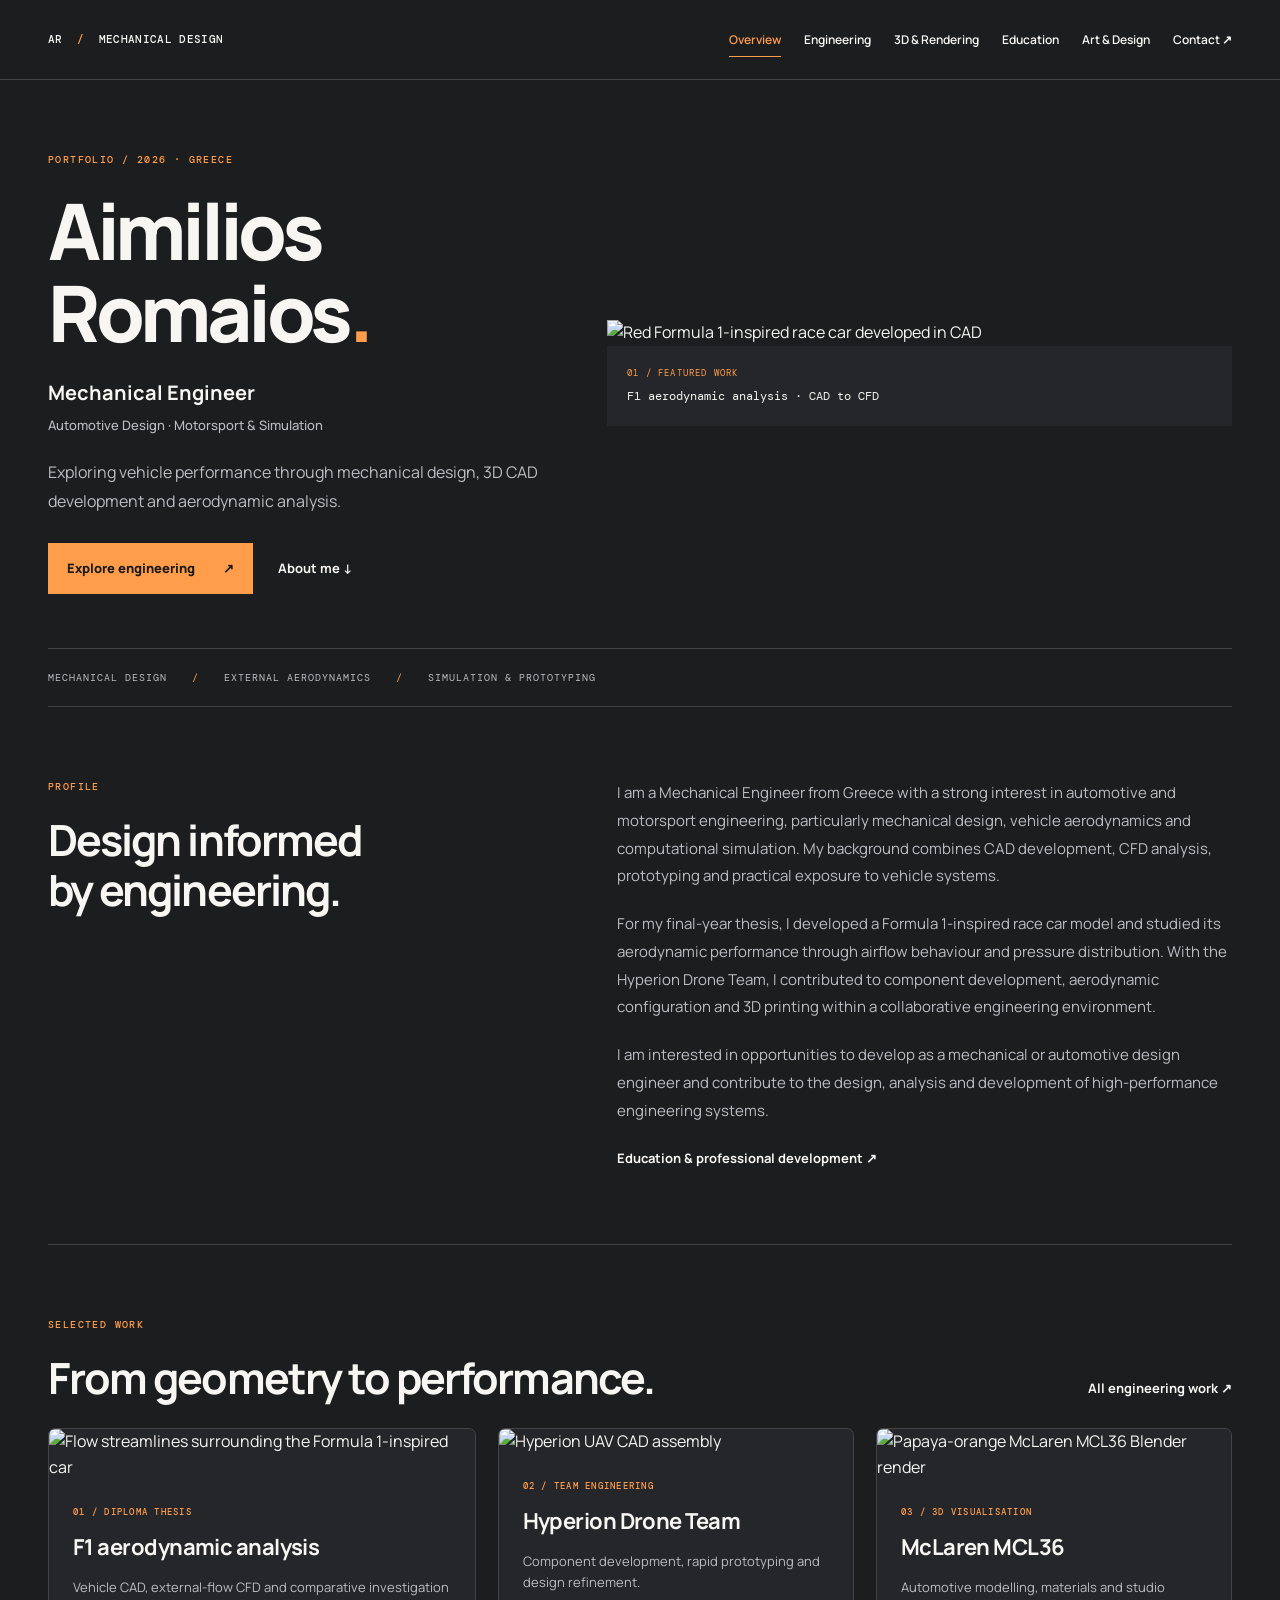
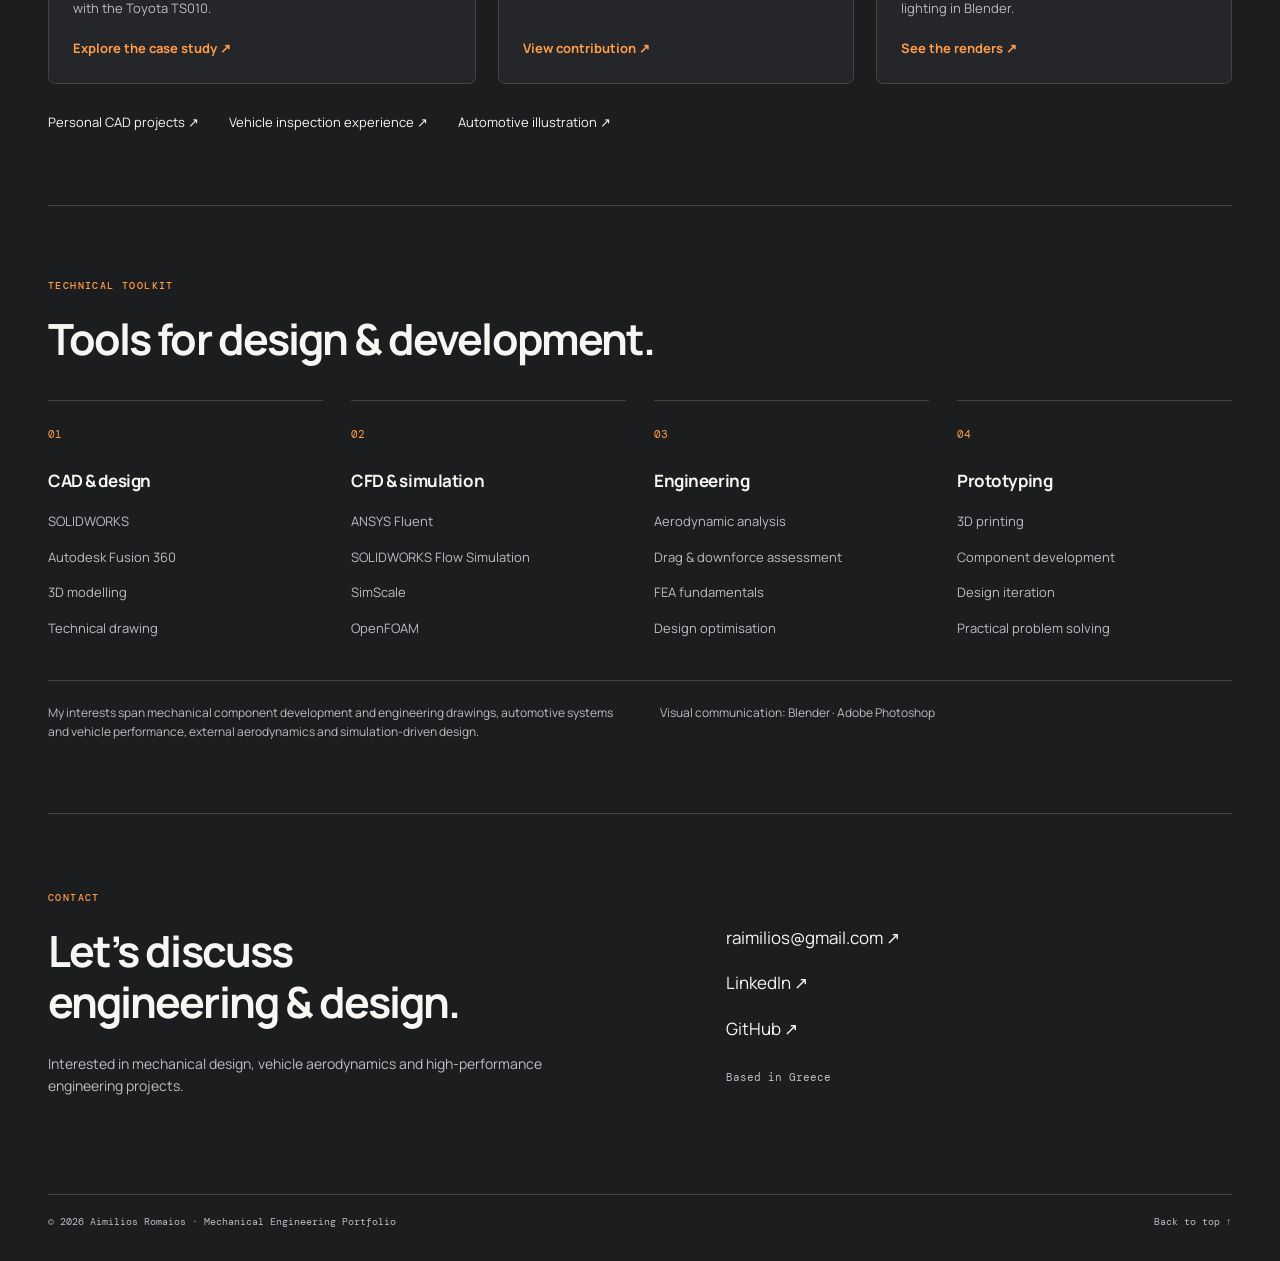
==== commit 36437157: "Add files via upload" ====
--- a/index.html
+++ b/index.html
@@ -8,8 +8,8 @@
   <link rel="preconnect" href="https://fonts.googleapis.com" />
   <link rel="preconnect" href="https://fonts.gstatic.com" crossorigin />
   <link href="https://fonts.googleapis.com/css2?family=DM+Mono:wght@400;500&family=Manrope:wght@400;500;600;700;800&display=swap" rel="stylesheet" />
-  <link rel="stylesheet" href="styles.css" />
-  <script src="script.js" defer></script>
+  <link rel="stylesheet" href="styles.css?v=dc5e56f8a6e1" />
+  <script src="script.js?v=663378ab82b4" defer></script>
 </head>
 <body>
   <a class="skip-link" href="#main">Skip to content</a>
@@ -30,7 +30,7 @@
         <div class="actions"><a class="button" href="engineering.html">Explore engineering <span aria-hidden="true">↗</span></a><a class="text-link" href="#profile">About me ↓</a></div>
       </div>
       <figure class="hero-visual">
-        <img src="assets/f1-hero.png" alt="Red Formula 1-inspired race car developed in CAD" width="609" height="256" fetchpriority="high" />
+        <img src="assets/web/ferrari-cover.webp" alt="Red Formula 1-inspired race car developed in CAD" fetchpriority="high" width="723" height="393" />
         <figcaption><span>01 / FEATURED WORK</span>F1 aerodynamic analysis · CAD to CFD</figcaption>
       </figure>
     </section>
@@ -42,9 +42,9 @@
     <section class="section-block" aria-labelledby="selected-title">
       <div class="section-heading"><div><p class="eyebrow">SELECTED WORK</p><h2 id="selected-title" class="section-title">From geometry to performance.</h2></div><a class="text-link" href="engineering.html">All engineering work ↗</a></div>
       <div class="work-grid">
-        <a class="work-card work-featured" href="engineering.html#f1"><img src="assets/flow-streamlines.png" alt="Flow streamlines surrounding the Formula 1-inspired car" loading="lazy" /><div><p class="mini-label">01 / DIPLOMA THESIS</p><h3>F1 aerodynamic analysis</h3><p>Vehicle CAD, external-flow CFD and comparative investigation with the Toyota TS010.</p><span class="text-link">Explore the case study ↗</span></div></a>
-        <a class="work-card" href="engineering.html#hyperion"><img src="assets/portfolio/hyperion-cad.webp" alt="Hyperion UAV CAD assembly" loading="lazy" /><div><p class="mini-label">02 / TEAM ENGINEERING</p><h3>Hyperion Drone Team</h3><p>Component development, rapid prototyping and design refinement.</p><span class="text-link">View contribution ↗</span></div></a>
-        <a class="work-card" href="visualisation.html#mcl36"><img src="assets/portfolio/mcl36-front.webp" alt="Papaya-orange McLaren MCL36 Blender render" loading="lazy" /><div><p class="mini-label">03 / 3D VISUALISATION</p><h3>McLaren MCL36</h3><p>Automotive modelling, materials and studio lighting in Blender.</p><span class="text-link">See the renders ↗</span></div></a>
+        <a class="work-card work-featured" href="engineering.html#f1"><img src="assets/web/f1-velocity.webp" alt="Flow streamlines surrounding the Formula 1-inspired car" loading="lazy" width="1484" height="862" /><div><p class="mini-label">01 / DIPLOMA THESIS</p><h3>F1 aerodynamic analysis</h3><p>Vehicle CAD, external-flow CFD and comparative investigation with the Toyota TS010.</p><span class="text-link">Explore the case study ↗</span></div></a>
+        <a class="work-card" href="engineering.html#hyperion"><img src="assets/web/hyperion-cad.webp" alt="Hyperion UAV CAD assembly" loading="lazy" width="1920" height="1080" /><div><p class="mini-label">02 / TEAM ENGINEERING</p><h3>Hyperion Drone Team</h3><p>Component development, rapid prototyping and design refinement.</p><span class="text-link">View contribution ↗</span></div></a>
+        <a class="work-card" href="visualisation.html#mcl36"><img src="assets/web/mcl36-front.webp" alt="Papaya-orange McLaren MCL36 Blender render" loading="lazy" width="2560" height="1440" /><div><p class="mini-label">03 / 3D VISUALISATION</p><h3>McLaren MCL36</h3><p>Automotive modelling, materials and studio lighting in Blender.</p><span class="text-link">See the renders ↗</span></div></a>
       </div>
       <div class="index-links"><a href="engineering.html#personal">Personal CAD projects ↗</a><a href="engineering.html#kteo">Vehicle inspection experience ↗</a><a href="creative.html">Automotive illustration ↗</a></div>
     </section>
--- a/styles.css
+++ b/styles.css
@@ -49,8 +49,8 @@
 .button { display:inline-flex; justify-content:space-between; gap:28px; padding:14px 18px; background:var(--accent); color:#1b1b1b; font-size:13px; font-weight:800; border:1px solid transparent; }
 .button:hover { background:#ffb978; color:#1b1b1b; }
 .text-link { font-size:13px; font-weight:700; }
-.hero-visual { background:#b7b7b7; border:none; border-radius:6px; }
-.hero-visual img { display:block; width:100%; height:auto; min-height:330px; object-fit:cover; }
+.hero-visual { background:transparent; border:none; border-radius:0; }
+.hero-visual img { display:block; width:100%; height:auto; min-height:0; aspect-ratio:auto; object-fit:contain; }
 .hero-visual figcaption { display:grid; gap:7px; background:var(--surface); color:var(--text); padding:20px; font:12px/1.6 'DM Mono',monospace; }
 .hero-visual figcaption span { color:var(--accent); font-size:9px; letter-spacing:.13em; }
 .identity-strip { display:flex; gap:25px; flex-wrap:wrap; padding:21px 0; border-block:1px solid var(--line); color:var(--muted); font:10px/1.5 'DM Mono',monospace; text-transform:uppercase; letter-spacing:.1em; }
@@ -70,7 +70,7 @@
 .work-grid { display:grid; grid-template-columns:1.2fr 1fr 1fr; gap:22px; }
 .work-card { background:var(--surface); border:1px solid var(--line); border-radius:7px; overflow:hidden; display:flex; flex-direction:column; transition:border-color .2s; }
 .work-card:hover { border-color:var(--accent); color:var(--text); }
-.work-card>img { width:100%; aspect-ratio:1.45; object-fit:cover; }
+.work-card>img { display:block; width:100%; height:auto; aspect-ratio:auto; object-fit:contain; background:transparent; }
 .work-card>div { padding:24px; display:flex; flex:1; flex-direction:column; }
 .work-card .mini-label { font-size:9px; margin-bottom:14px; }
 .work-card h3 { font-size:22px; }
@@ -112,16 +112,16 @@
 .project-summary p,.detail-content,.skills { color:var(--muted); }
 .section-label { color:var(--accent); }
 .workflow { color:var(--muted); }
-.project-card figure img { object-fit:contain; background:#bcbcbc; }
+.project-card figure img { width:100%; height:auto; aspect-ratio:auto; object-fit:contain; background:transparent; }
 .detail-content figcaption { color:var(--muted); background:var(--surface); }
 .split-layout { display:grid; grid-template-columns:1fr 1fr; gap:42px; align-items:center; margin:28px 0 36px; }
 .gallery-grid { display:grid; grid-template-columns:1fr 1fr; gap:24px; margin:26px 0; align-items:start; }
-.gallery-figure { background:var(--surface); border:1px solid var(--line); border-radius:5px; overflow:hidden; }
-.gallery-figure img { width:100%; height:auto; display:block; aspect-ratio:16/10; object-fit:contain; background:#d1d1d1; }
+.gallery-figure { background:transparent; border:none; border-radius:0; overflow:visible; }
+.gallery-figure img { width:auto; max-width:100%; height:auto; display:block; aspect-ratio:auto; object-fit:contain; background:transparent; }
 .gallery-figure>a { display:block; cursor:zoom-in; }
-.gallery-figure figcaption { background:var(--surface); color:var(--muted); padding:12px 15px; font:10px/1.7 'DM Mono',monospace; }
+.gallery-figure figcaption { background:transparent; color:var(--muted); padding:12px 0; border-bottom:1px solid var(--line); font:10px/1.7 'DM Mono',monospace; }
 .gallery-figure a:focus-visible { outline-offset:-4px; }
-.comparison-grid .gallery-figure img { aspect-ratio:1.65; background:#d1d1d1; }
+.comparison-grid .gallery-figure img { aspect-ratio:auto; background:transparent; }
 .process-list { display:grid; grid-template-columns:repeat(4,1fr); list-style:none; counter-reset:process; padding:0; gap:26px; margin:45px 0; }
 .process-list li { counter-increment:process; padding:19px 0; border-top:1px solid var(--line); font-size:12px; color:var(--muted); }
 .process-list li::before { content:'0' counter(process); display:block; color:var(--accent); font:12px 'DM Mono',monospace; margin-bottom:22px; }
@@ -131,20 +131,19 @@
 .supplementary>summary { font-size:13px; padding:20px 4px; }
 .component-project h3 { margin-top:25px; }
 .component-project p { color:var(--muted); font-size:14px; line-height:1.85; }
-.component-project .gallery-figure img { aspect-ratio:16/10; }
+.component-project .gallery-figure img { aspect-ratio:auto; }
 .prose .project-tags { padding:12px 0; }
 .next-page { border-top:1px solid var(--line); display:flex; justify-content:space-between; align-items:center; flex-wrap:wrap; gap:20px; padding:32px 0 0; margin-top:40px; color:var(--muted); font-size:12px; }
 .next-page span { font-size:19px; color:var(--text); font-weight:600; }
 .next-page:hover span { color:var(--accent); }
 .status { font:10px/1.7 'DM Mono',monospace; color:var(--accent); border:1px solid var(--line); padding:8px 13px; white-space:nowrap; }
-.wide-render img { aspect-ratio:16/8; }
+.wide-render img { aspect-ratio:auto; }
 .project-description { padding:35px 0 10px; }
 .project-description h3 { font-size:27px; }
-.light-theme { --bg:#ffffff; --surface:#f5f5f2; --surface-2:#eeeeeb; --line:#d8d9d6; --text:#252628; --muted:#5b5e63; --accent:#965019; --blue:#965019; --blue-soft:#965019; }
-.light-theme .gallery-figure { border-color:var(--line); }
-.light-theme .hero { padding-bottom:40px; }
-.light-theme .section-title { font-weight:600; }
-.light-theme .hero .eyebrow { color:var(--muted); }
+.education-theme { --bg:#282724; --surface:#302f2b; --surface-2:#393731; --line:#514d44; --text:#f3eee5; --muted:#c4bfb5; --accent:#e2b87e; --blue:#e2b87e; --blue-soft:#e2b87e; }
+.creative-theme { --bg:#24282e; --surface:#2c3138; --surface-2:#343b43; --line:#48525d; --text:#f1f0ec; --muted:#bdc6cf; --accent:#e0b6a8; --blue:#e0b6a8; --blue-soft:#e0b6a8; }
+.education-theme .hero,.creative-theme .hero { padding-bottom:40px; }
+.education-theme .section-title,.creative-theme .section-title { font-weight:600; }
 .credential-row { display:grid; grid-template-columns:1fr 2fr; gap:65px; padding:60px 0; border-bottom:1px solid var(--line); }
 .credential-row>.eyebrow { color:var(--muted); padding-top:10px; }
 .credential-row .section-title { font-size:32px; }
@@ -159,7 +158,7 @@
 .credential-list h3 { margin:10px 0 5px; font-size:18px; }
 .credential-list p { margin:0; color:var(--muted); font-size:14px; }
 .art-feature { display:grid; grid-template-columns:1.25fr 1fr; gap:48px; align-items:center; }
-.art-feature img { aspect-ratio:3/2; object-fit:cover; }
+.art-feature img { aspect-ratio:auto; object-fit:contain; }
 .art-feature .section-title { font-size:34px; }
 .shop-layout { display:grid; grid-template-columns:220px 1fr; gap:70px; align-items:center; }
 .shop-logo { width:220px; height:220px; object-fit:contain; }
@@ -168,6 +167,7 @@
 .image-dialog img { display:block; width:100%; height:auto; max-height:75dvh; object-fit:contain; }
 .image-dialog p { font:12px/1.7 'DM Mono',monospace; margin:15px 0 0; }
 .dialog-close { position:absolute; right:18px; top:14px; background:none; border:1px solid #68686b; color:white; padding:7px 12px; cursor:pointer; }
+.original-image-link { display:inline-block; margin-top:12px; color:#ffb77b; font-size:13px; }
 @media (max-width:1100px) {
   .site-header { padding:18px 30px; gap:20px; }
   .site-header nav { gap:15px; }
@@ -187,14 +187,14 @@
   .js-ready #site-nav.is-open { display:flex; }
   .site-header nav a { font-size:13px; padding:10px 5px; }
   .home-hero { grid-template-columns:1fr 1fr; gap:25px; }
-  .hero-visual img { min-height:320px; }
+  .hero-visual img { min-height:0; }
   .content-grid { grid-template-columns:1fr; }
   .sidebar { grid-template-columns:repeat(3,1fr); }
   .profile-card { padding:21px; }
   .profile-card h2 { font-size:23px; }
   .work-grid { grid-template-columns:1fr 1fr; }
   .work-featured { grid-column:1/-1; display:grid; grid-template-columns:1.2fr 1fr; }
-  .work-featured>img { height:100%; object-fit:cover; }
+  .work-featured>img { height:auto; object-fit:contain; align-self:start; }
   .toolkit-grid,.process-list { grid-template-columns:1fr 1fr; }
   .section-heading { align-items:start; }
   .art-feature,.credential-row { gap:30px; }
@@ -208,7 +208,7 @@
   .home-hero { grid-template-columns:1fr; padding-top:12px; gap:35px; }
   .hero-copy h1 { font-size:60px; }
   .hero-role { font-size:18px; }
-  .hero-visual img { min-height:0; aspect-ratio:1.5; }
+  .hero-visual img { min-height:0; aspect-ratio:auto; }
   .identity-strip { gap:14px; font-size:9px; }
   .identity-strip span+span::before { display:none; }
   .section-block { padding:48px 0; }
@@ -219,7 +219,7 @@
   .work-grid { grid-template-columns:1fr; gap:24px; }
   .work-featured { display:flex; }
   .work-featured>img { height:auto; }
-  .work-card>img { aspect-ratio:1.7; }
+  .work-card>img { aspect-ratio:auto; }
   .toolkit-grid { gap:30px 20px; }
   .toolkit-grid h3 { font-size:16px; }
   .toolkit-note { display:block; }
@@ -232,7 +232,7 @@
   .process-list { gap:16px; }
   .section-nav { gap:8px 20px; }
   .section-nav a { font-size:10px; }
-  .wide-render img { aspect-ratio:1.6; }
+  .wide-render img { aspect-ratio:auto; }
   .credential-row { padding:36px 0; }
   .credential-row .section-title { font-size:29px; }
   .academic-facts { gap:20px; }
@@ -244,4 +244,12 @@
   .project-title p { font-size:10px; }
 }
 @media (prefers-reduced-motion:reduce) { html { scroll-behavior:auto; } * { transition:none !important; } }
+
+/* Native image proportions: no artificial canvas, crop or studio backdrop. */
+.project-hero { height:auto; min-height:0; }
+.project-hero>img { display:block; width:100%; height:auto; min-height:0; aspect-ratio:auto; object-fit:contain; transform:none; }
+.project-hero .image-shade { display:none; }
+.project-hero .project-badge { position:static; display:inline-block; margin:20px 24px 0; }
+.project-hero .project-title { position:static; padding:20px 24px 24px; }
+.accordions summary>img { height:auto; aspect-ratio:auto; object-fit:contain; flex-shrink:0; }
 @media print { .site-header,.menu-toggle,.actions,footer,.next-page { display:none; } body { background:white; color:black; } .page-shell { max-width:none; padding:0; } .section-block { break-inside:avoid; } }
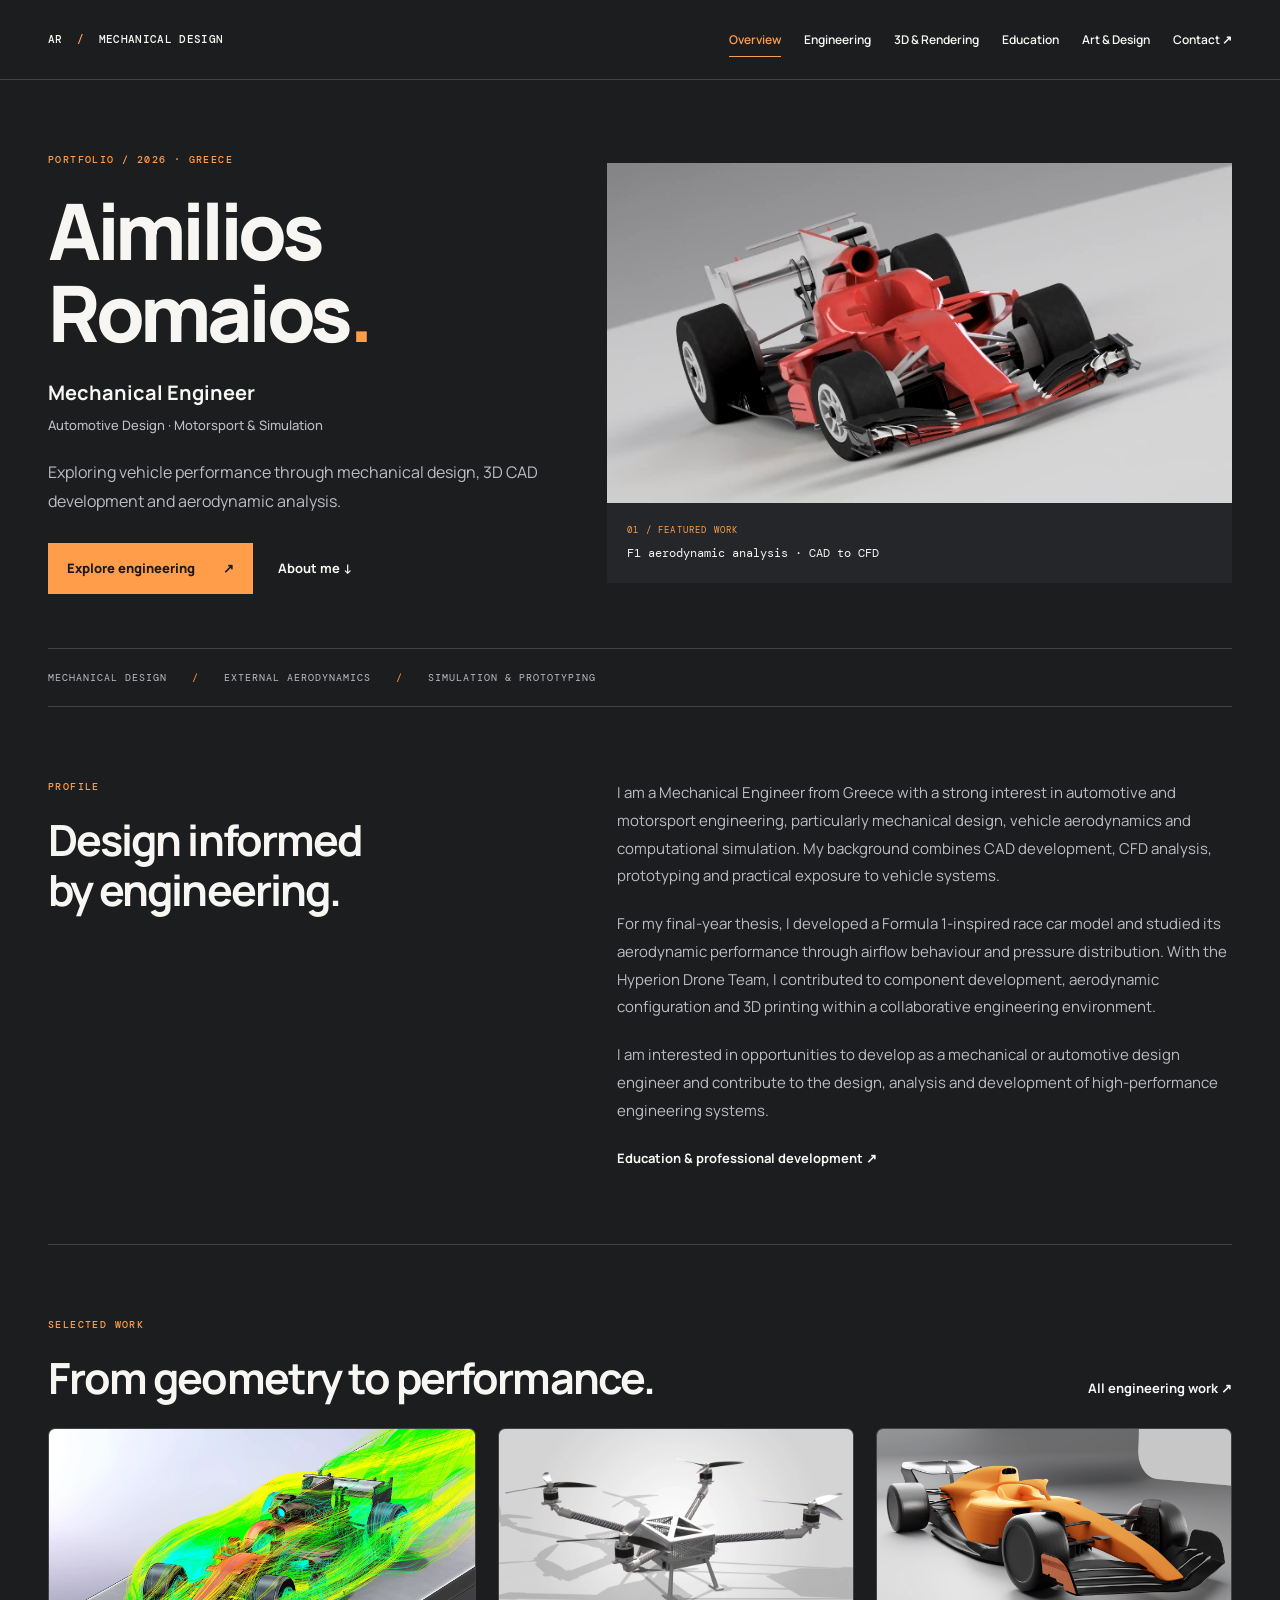
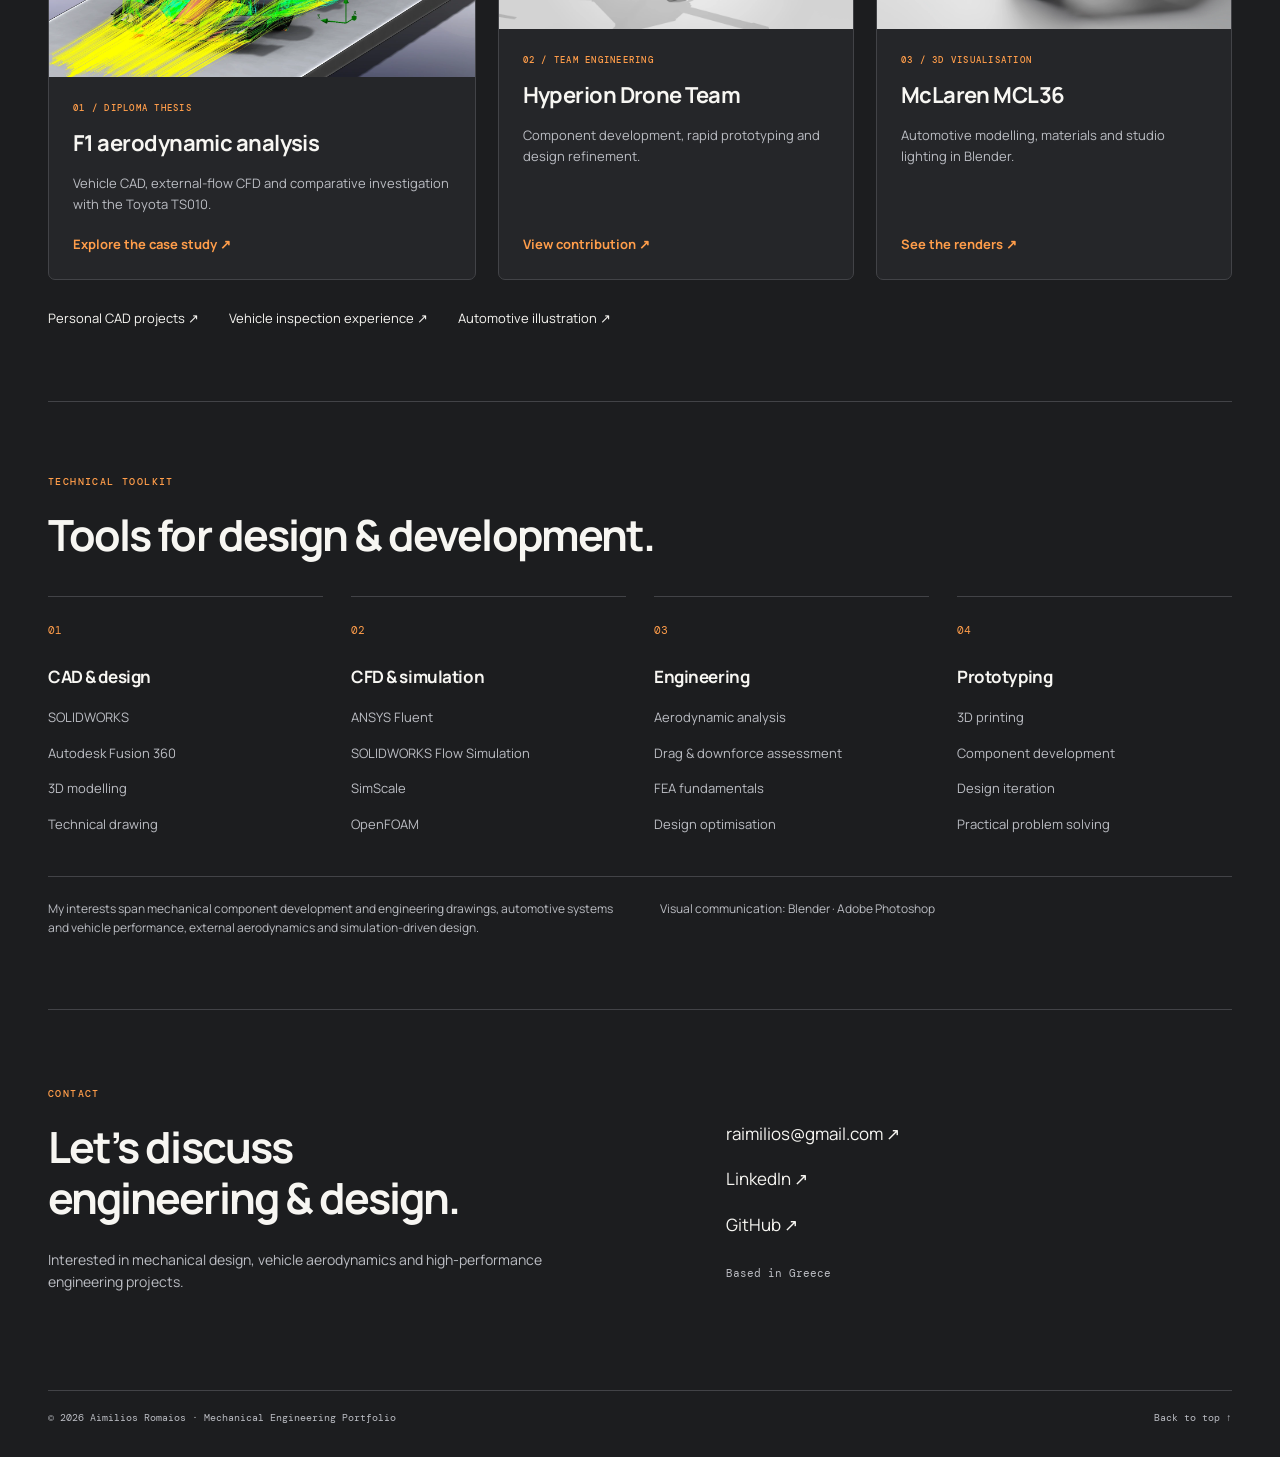
==== commit 2f54aac1: "Add files via upload" ====
--- a/index.html
+++ b/index.html
@@ -30,7 +30,7 @@
         <div class="actions"><a class="button" href="engineering.html">Explore engineering <span aria-hidden="true">↗</span></a><a class="text-link" href="#profile">About me ↓</a></div>
       </div>
       <figure class="hero-visual">
-        <img src="assets/web/ferrari-cover.webp" alt="Red Formula 1-inspired race car developed in CAD" fetchpriority="high" width="723" height="393" />
+        <img src="ferrari-cover.webp" alt="Red Formula 1-inspired race car developed in CAD" fetchpriority="high" width="723" height="393" />
         <figcaption><span>01 / FEATURED WORK</span>F1 aerodynamic analysis · CAD to CFD</figcaption>
       </figure>
     </section>
@@ -42,9 +42,9 @@
     <section class="section-block" aria-labelledby="selected-title">
       <div class="section-heading"><div><p class="eyebrow">SELECTED WORK</p><h2 id="selected-title" class="section-title">From geometry to performance.</h2></div><a class="text-link" href="engineering.html">All engineering work ↗</a></div>
       <div class="work-grid">
-        <a class="work-card work-featured" href="engineering.html#f1"><img src="assets/web/f1-velocity.webp" alt="Flow streamlines surrounding the Formula 1-inspired car" loading="lazy" width="1484" height="862" /><div><p class="mini-label">01 / DIPLOMA THESIS</p><h3>F1 aerodynamic analysis</h3><p>Vehicle CAD, external-flow CFD and comparative investigation with the Toyota TS010.</p><span class="text-link">Explore the case study ↗</span></div></a>
-        <a class="work-card" href="engineering.html#hyperion"><img src="assets/web/hyperion-cad.webp" alt="Hyperion UAV CAD assembly" loading="lazy" width="1920" height="1080" /><div><p class="mini-label">02 / TEAM ENGINEERING</p><h3>Hyperion Drone Team</h3><p>Component development, rapid prototyping and design refinement.</p><span class="text-link">View contribution ↗</span></div></a>
-        <a class="work-card" href="visualisation.html#mcl36"><img src="assets/web/mcl36-front.webp" alt="Papaya-orange McLaren MCL36 Blender render" loading="lazy" width="2560" height="1440" /><div><p class="mini-label">03 / 3D VISUALISATION</p><h3>McLaren MCL36</h3><p>Automotive modelling, materials and studio lighting in Blender.</p><span class="text-link">See the renders ↗</span></div></a>
+        <a class="work-card work-featured" href="engineering.html#f1"><img src="f1-velocity.webp" alt="Flow streamlines surrounding the Formula 1-inspired car" loading="lazy" width="1484" height="862" /><div><p class="mini-label">01 / DIPLOMA THESIS</p><h3>F1 aerodynamic analysis</h3><p>Vehicle CAD, external-flow CFD and comparative investigation with the Toyota TS010.</p><span class="text-link">Explore the case study ↗</span></div></a>
+        <a class="work-card" href="engineering.html#hyperion"><img src="hyperion-cad.webp" alt="Hyperion UAV CAD assembly" loading="lazy" width="1920" height="1080" /><div><p class="mini-label">02 / TEAM ENGINEERING</p><h3>Hyperion Drone Team</h3><p>Component development, rapid prototyping and design refinement.</p><span class="text-link">View contribution ↗</span></div></a>
+        <a class="work-card" href="visualisation.html#mcl36"><img src="mcl36-front.webp" alt="Papaya-orange McLaren MCL36 Blender render" loading="lazy" width="2560" height="1440" /><div><p class="mini-label">03 / 3D VISUALISATION</p><h3>McLaren MCL36</h3><p>Automotive modelling, materials and studio lighting in Blender.</p><span class="text-link">See the renders ↗</span></div></a>
       </div>
       <div class="index-links"><a href="engineering.html#personal">Personal CAD projects ↗</a><a href="engineering.html#kteo">Vehicle inspection experience ↗</a><a href="creative.html">Automotive illustration ↗</a></div>
     </section>
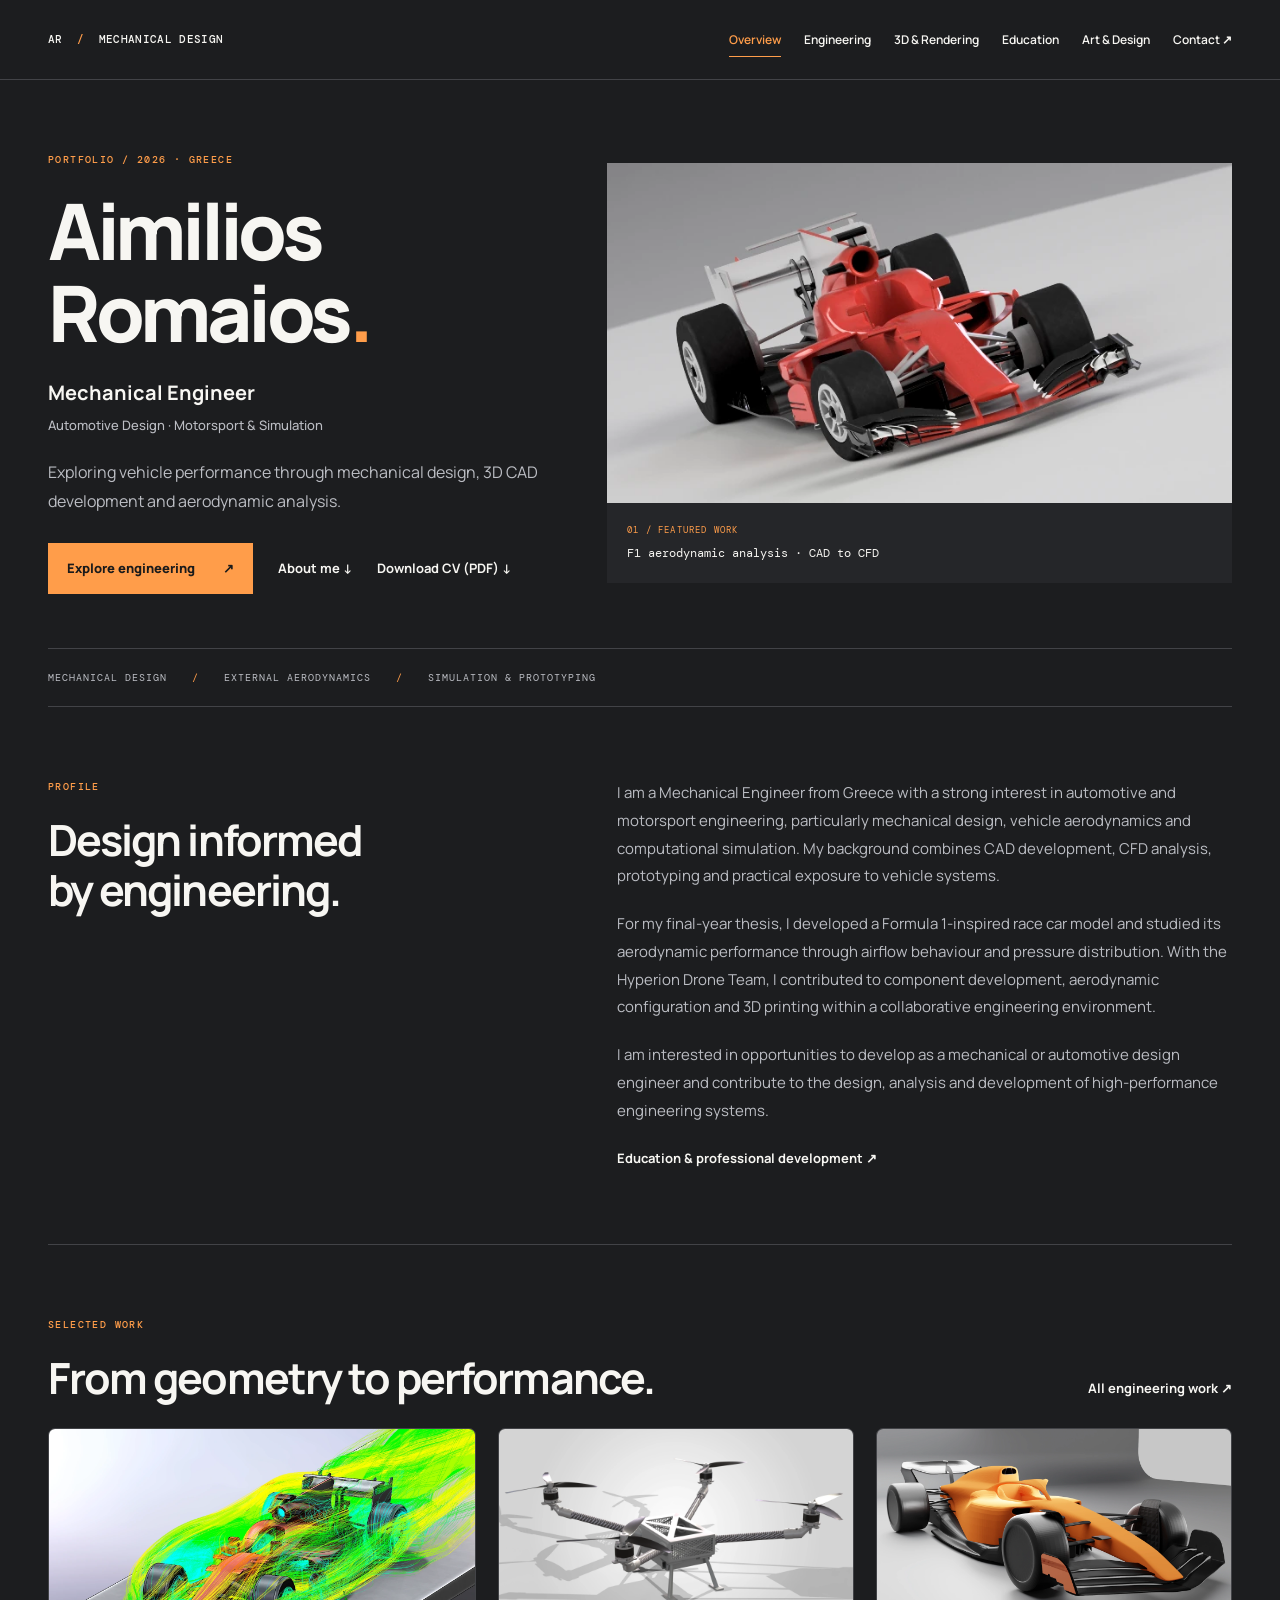
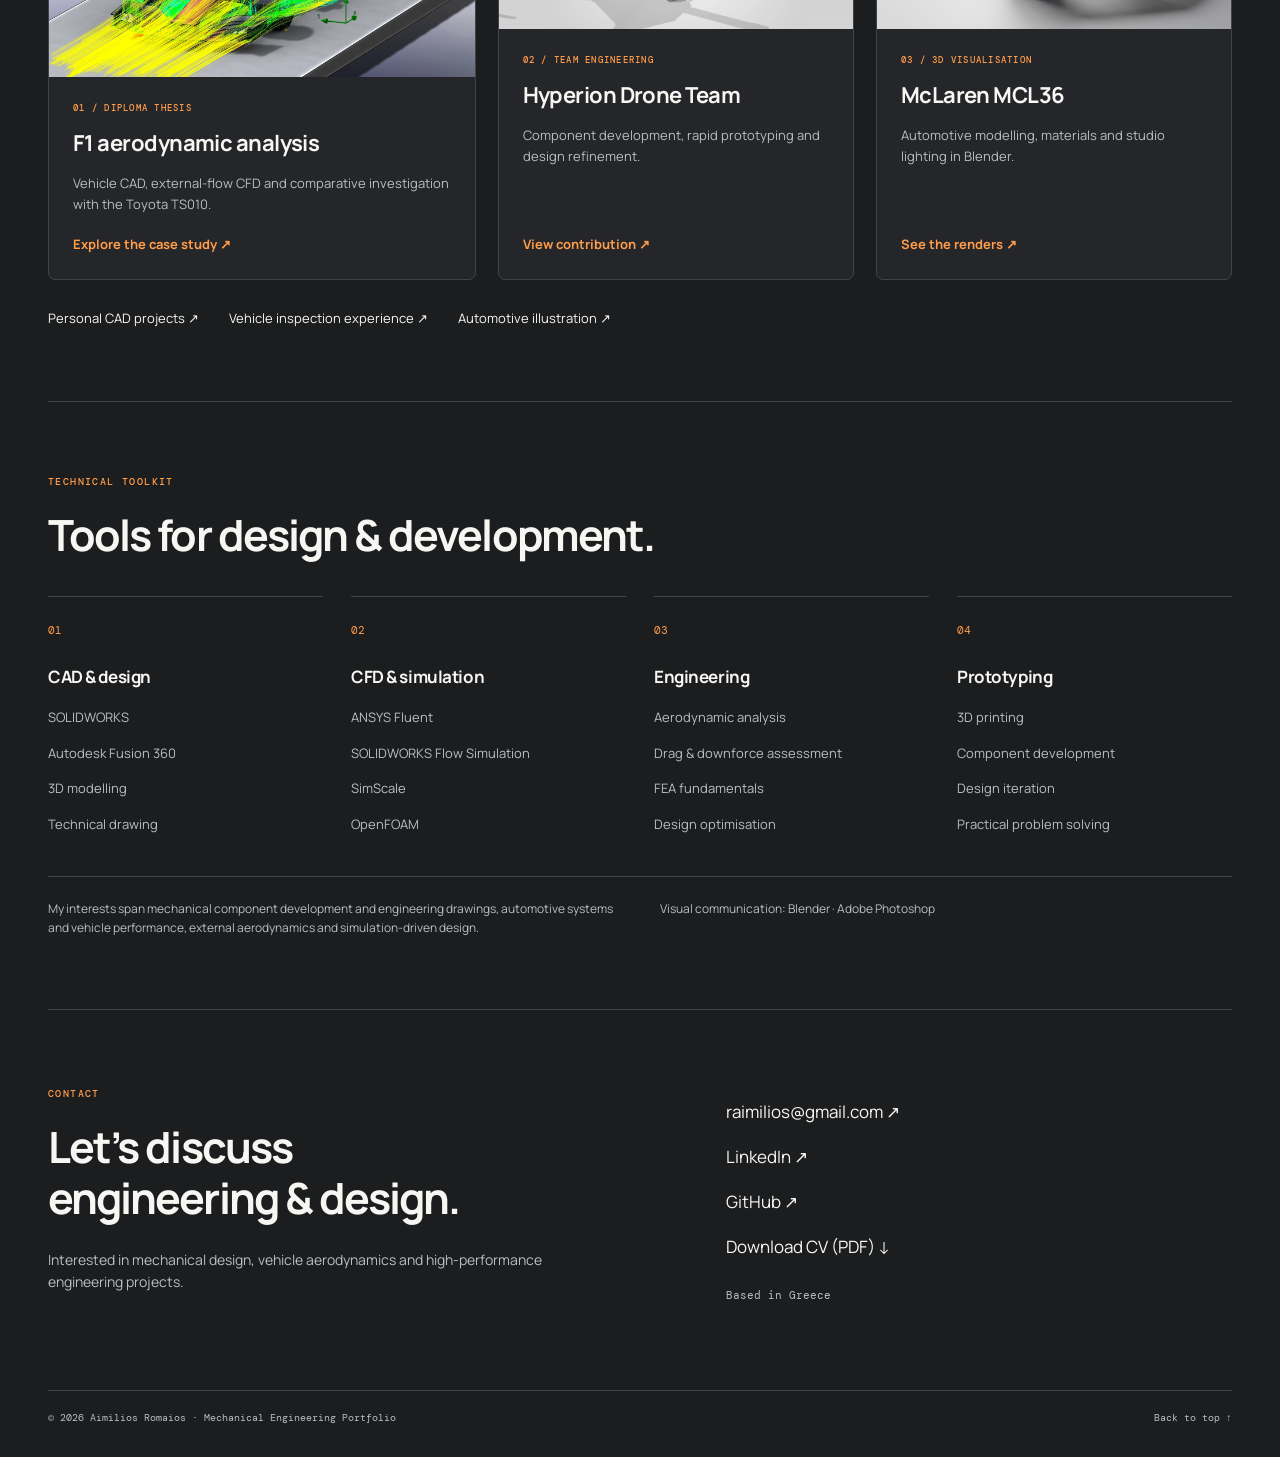
==== commit aea8fcb1: "Add files via upload" ====
--- a/index.html
+++ b/index.html
@@ -27,7 +27,7 @@
         <h1 id="name">Aimilios<br />Romaios<span class="accent">.</span></h1>
         <p class="hero-role">Mechanical Engineer<br /><span>Automotive Design · Motorsport &amp; Simulation</span></p>
         <p class="intro">Exploring vehicle performance through mechanical design, 3D CAD development and aerodynamic analysis.</p>
-        <div class="actions"><a class="button" href="engineering.html">Explore engineering <span aria-hidden="true">↗</span></a><a class="text-link" href="#profile">About me ↓</a></div>
+        <div class="actions"><a class="button" href="engineering.html">Explore engineering <span aria-hidden="true">↗</span></a><a class="text-link" href="#profile">About me ↓</a><a class="text-link" href="AIMILIOS_ROMAIOS_CV.pdf" download="AIMILIOS_ROMAIOS_CV.pdf">Download CV (PDF) ↓</a></div>
       </div>
       <figure class="hero-visual">
         <img src="ferrari-cover.webp" alt="Red Formula 1-inspired race car developed in CAD" fetchpriority="high" width="723" height="393" />
@@ -58,7 +58,7 @@
       </div>
       <div class="toolkit-note"><p>My interests span mechanical component development and engineering drawings, automotive systems and vehicle performance, external aerodynamics and simulation-driven design.</p><p>Visual communication: Blender · Adobe Photoshop</p></div>
     </section>
-    <section id="contact" class="contact-section" aria-labelledby="contact-title"><div><p class="eyebrow">CONTACT</p><h2 id="contact-title" class="section-title">Let’s discuss<br />engineering &amp; design.</h2><p>Interested in mechanical design, vehicle aerodynamics and high-performance engineering projects.</p></div><div class="contact-stack"><a href="mailto:raimilios@gmail.com">raimilios@gmail.com ↗</a><a href="https://www.linkedin.com/in/aimilios-romaios-1a919a291/" target="_blank" rel="noreferrer">LinkedIn ↗</a><a href="https://github.com/aimiliosromaios" target="_blank" rel="noreferrer">GitHub ↗</a><span>Based in Greece</span></div></section>
+    <section id="contact" class="contact-section" aria-labelledby="contact-title"><div><p class="eyebrow">CONTACT</p><h2 id="contact-title" class="section-title">Let’s discuss<br />engineering &amp; design.</h2><p>Interested in mechanical design, vehicle aerodynamics and high-performance engineering projects.</p></div><div class="contact-stack"><a href="mailto:raimilios@gmail.com">raimilios@gmail.com ↗</a><a href="https://www.linkedin.com/in/aimilios-romaios-1a919a291/" target="_blank" rel="noreferrer">LinkedIn ↗</a><a href="https://github.com/aimiliosromaios" target="_blank" rel="noreferrer">GitHub ↗</a><a href="AIMILIOS_ROMAIOS_CV.pdf" download="AIMILIOS_ROMAIOS_CV.pdf">Download CV (PDF) ↓</a><span>Based in Greece</span></div></section>
     <footer><span>© <span id="year">2026</span> Aimilios Romaios · Mechanical Engineering Portfolio</span><a href="#main">Back to top ↑</a></footer>
   </main>
 </body>
